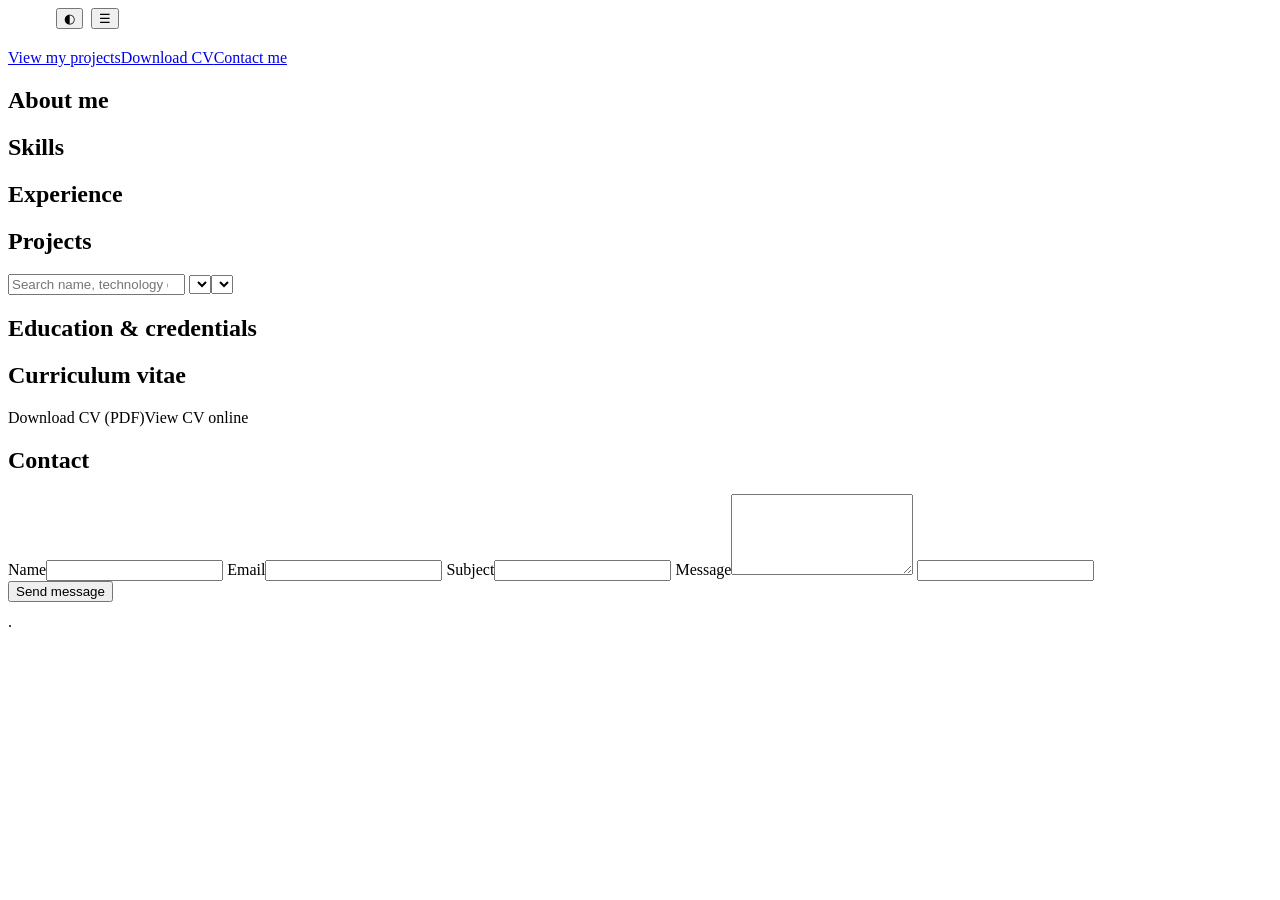
==== index.html @ 135a0561 "Add files via upload" ====
<!DOCTYPE html>
<html lang="en">
<head>
<meta charset="utf-8">
<meta name="viewport" content="width=device-width, initial-scale=1, viewport-fit=cover">
<title>John Henric Mendoza | BSIT Student &amp; Web Developer | Calamba, Laguna</title>
<meta name="keywords" content="John Henric Mendoza, John Henric M. Mendoza, Henric Mendoza, BSIT student, web developer, portfolio, Calamba City, Laguna, City College of Calamba, PHP, MySQL, JavaScript">
<meta name="description" content="John Henric Mendoza (John Henric M. Mendoza) portfolio: BSIT student and web developer in Calamba City, Laguna. Projects, skills, education, credentials and CV.">
<meta name="robots" content="index, follow">
<meta name="author" content="John Henric M. Mendoza">
<link rel="canonical" href="https://hein1844967.github.io/">
<link rel="icon" href="data:image/svg+xml,%3Csvg xmlns='http://www.w3.org/2000/svg' viewBox='0 0 100 100'%3E%3Ctext y='.9em' font-size='90'%3E%F0%9F%92%BB%3C/text%3E%3C/svg%3E">
<meta property="og:type" content="website">
<meta property="og:site_name" content="John Henric M. Mendoza">
<meta property="og:title" content="John Henric Mendoza | BSIT Student &amp; Web Developer | Calamba, Laguna">
<meta property="og:description" content="BSIT student and web developer. Projects, skills, credentials and CV.">
<meta property="og:url" content="https://hein1844967.github.io/">
<meta property="og:image" content="https://hein1844967.github.io/assets/images/og-image.jpg">
<meta name="twitter:card" content="summary_large_image">
<meta name="twitter:title" content="John Henric Mendoza | BSIT Student &amp; Web Developer | Calamba, Laguna">
<meta name="twitter:description" content="BSIT student and web developer. Projects, skills, credentials and CV.">
<meta name="twitter:image" content="https://hein1844967.github.io/assets/images/og-image.jpg">
<script type="application/ld+json">{"@context":"https://schema.org","@type":"Person","name":"John Henric M. Mendoza","jobTitle":"BSIT Student and Web Developer","url":"https://hein1844967.github.io/","email":"mailto:jhenricm17@gmail.com","address":{"@type":"PostalAddress","addressLocality":"Calamba City","addressRegion":"Laguna","addressCountry":"PH"},"alumniOf":"City College of Calamba","sameAs":["https://github.com/Hein1844967","https://www.linkedin.com/in/john-henric-mendoza-133531448/"]}</script>
<link rel="preconnect" href="https://fonts.googleapis.com">
<link href="https://fonts.googleapis.com/css2?family=DM+Sans:wght@400;500;600&family=Outfit:wght@600;700&display=swap" rel="stylesheet">
<link rel="stylesheet" href="css/style.css">
</head>
<body>
<header class="nav"><div class="wrap">
<a class="brand" href="#home" id="brandName"></a>
<div style="display:flex;gap:8px;align-items:center">
<nav id="nav" aria-label="Main"><ul id="navList"></ul></nav>
<button class="icon-btn" id="themeBtn" aria-label="Toggle dark mode">◐</button>
<button class="icon-btn" id="menuBtn" aria-label="Open menu" aria-expanded="false">☰</button>
</div></div></header>
<main id="main">
<noscript><div class="wrap"><h1>John Henric M. Mendoza</h1><p>BSIT Student | Web Developer | Future IT Professional, Calamba City, Laguna, Philippines.</p><p>Third-year Bachelor of Science in Information Technology student at City College of Calamba, passionate about web development and technology.</p><h2>Skills</h2><p>HTML, CSS, JavaScript, PHP, MySQL, Git and GitHub, Windows Server basics, computer networking, problem solving, technical documentation, project management, communication and teamwork.</p><h2>Project</h2><p>Revilloza Apartment Management System (2026): a web-based apartment management system with billing monitoring and tenant notifications, built with PHP, MySQL and JavaScript. Role: System Analyst.</p><h2>Credentials</h2><p>Digital Safety and Security Awareness, Cisco Networking Academy, 2026.</p><p>Contact: jhenricm17@gmail.com. <a href="https://github.com/Hein1844967">GitHub</a> · <a href="https://www.linkedin.com/in/john-henric-mendoza-133531448/">LinkedIn</a> · <a href="assets/cv/John_Henric_M_Mendoza_CV.pdf">CV (PDF)</a></p></div></noscript>
<div id="listView">
<section id="home"><div class="wrap hero">
<div><p class="title" id="hTitle"></p><h1 id="hName"></h1><p id="hTag"></p><p id="hIntro"></p>
<div class="row"><a class="btn" href="#projects">View my projects</a><a class="btn alt cvLink" href="#cv">Download CV</a><a class="btn alt" href="#contact">Contact me</a></div></div>
<div class="photo" id="photo" role="img" aria-label="Profile photo placeholder"></div></div></section>
<section id="about"><div class="wrap"><h2>About me</h2><div class="grid" style="grid-template-columns:repeat(auto-fit,minmax(min(300px,100%),1fr))"><div><p id="bio"></p></div><div class="card"><dl id="facts"></dl></div></div></div></section>
<section id="skills"><div class="wrap"><h2>Skills</h2><div class="grid" id="skillGrid"></div></div></section>
<section id="experience"><div class="wrap"><h2>Experience</h2><ol class="timeline" id="expList"></ol></div></section>
<section id="projects"><div class="wrap"><h2>Projects</h2>
<div class="filters" role="search">
<input type="search" id="q" aria-label="Search projects by name, technology or year" placeholder="Search name, technology or year">
<select id="cat" aria-label="Category"></select><select id="yr" aria-label="Year"></select></div>
<p class="meta" id="count" aria-live="polite"></p><div class="grid" id="projGrid"></div></div></section>
<section id="education"><div class="wrap"><h2>Education &amp; credentials</h2><div class="grid" id="eduGrid"></div></div></section>
<section id="cv"><div class="wrap"><h2>Curriculum vitae</h2><p id="cvNote"></p><div class="row"><a class="btn cvLink" id="cvDl" download>Download CV (PDF)</a><a class="btn alt cvLink" id="cvView" target="_blank" rel="noopener">View CV online</a></div></div></section>
<section id="contact"><div class="wrap"><h2>Contact</h2><div class="grid" style="grid-template-columns:repeat(auto-fit,minmax(min(300px,100%),1fr))">
<div><dl id="contactList"></dl></div>
<form id="form" novalidate class="card">
<label for="fn">Name</label><input id="fn" required maxlength="80" autocomplete="name">
<label for="fe">Email</label><input id="fe" type="email" required maxlength="120" autocomplete="email">
<label for="fs">Subject</label><input id="fs" required maxlength="120">
<label for="fm">Message</label><textarea id="fm" rows="5" required maxlength="2000"></textarea>
<input class="hp" id="fh" tabindex="-1" autocomplete="off" aria-hidden="true">
<div class="row"><button class="btn" type="submit">Send message</button></div><p id="status" role="status"></p></form></div></div></section>
</div>
<div id="detailView" class="hidden"><section style="border-top:0"><div class="wrap" id="detail"></div></section></div>
</main>
<footer><div class="wrap"><strong id="fName"></strong> · <span id="fTitle"></span><ul id="fLinks"></ul><div id="fCopy"></div></div></footer>
<script src="js/data.js"></script>
<script src="js/main.js"></script>
</body>
</html>
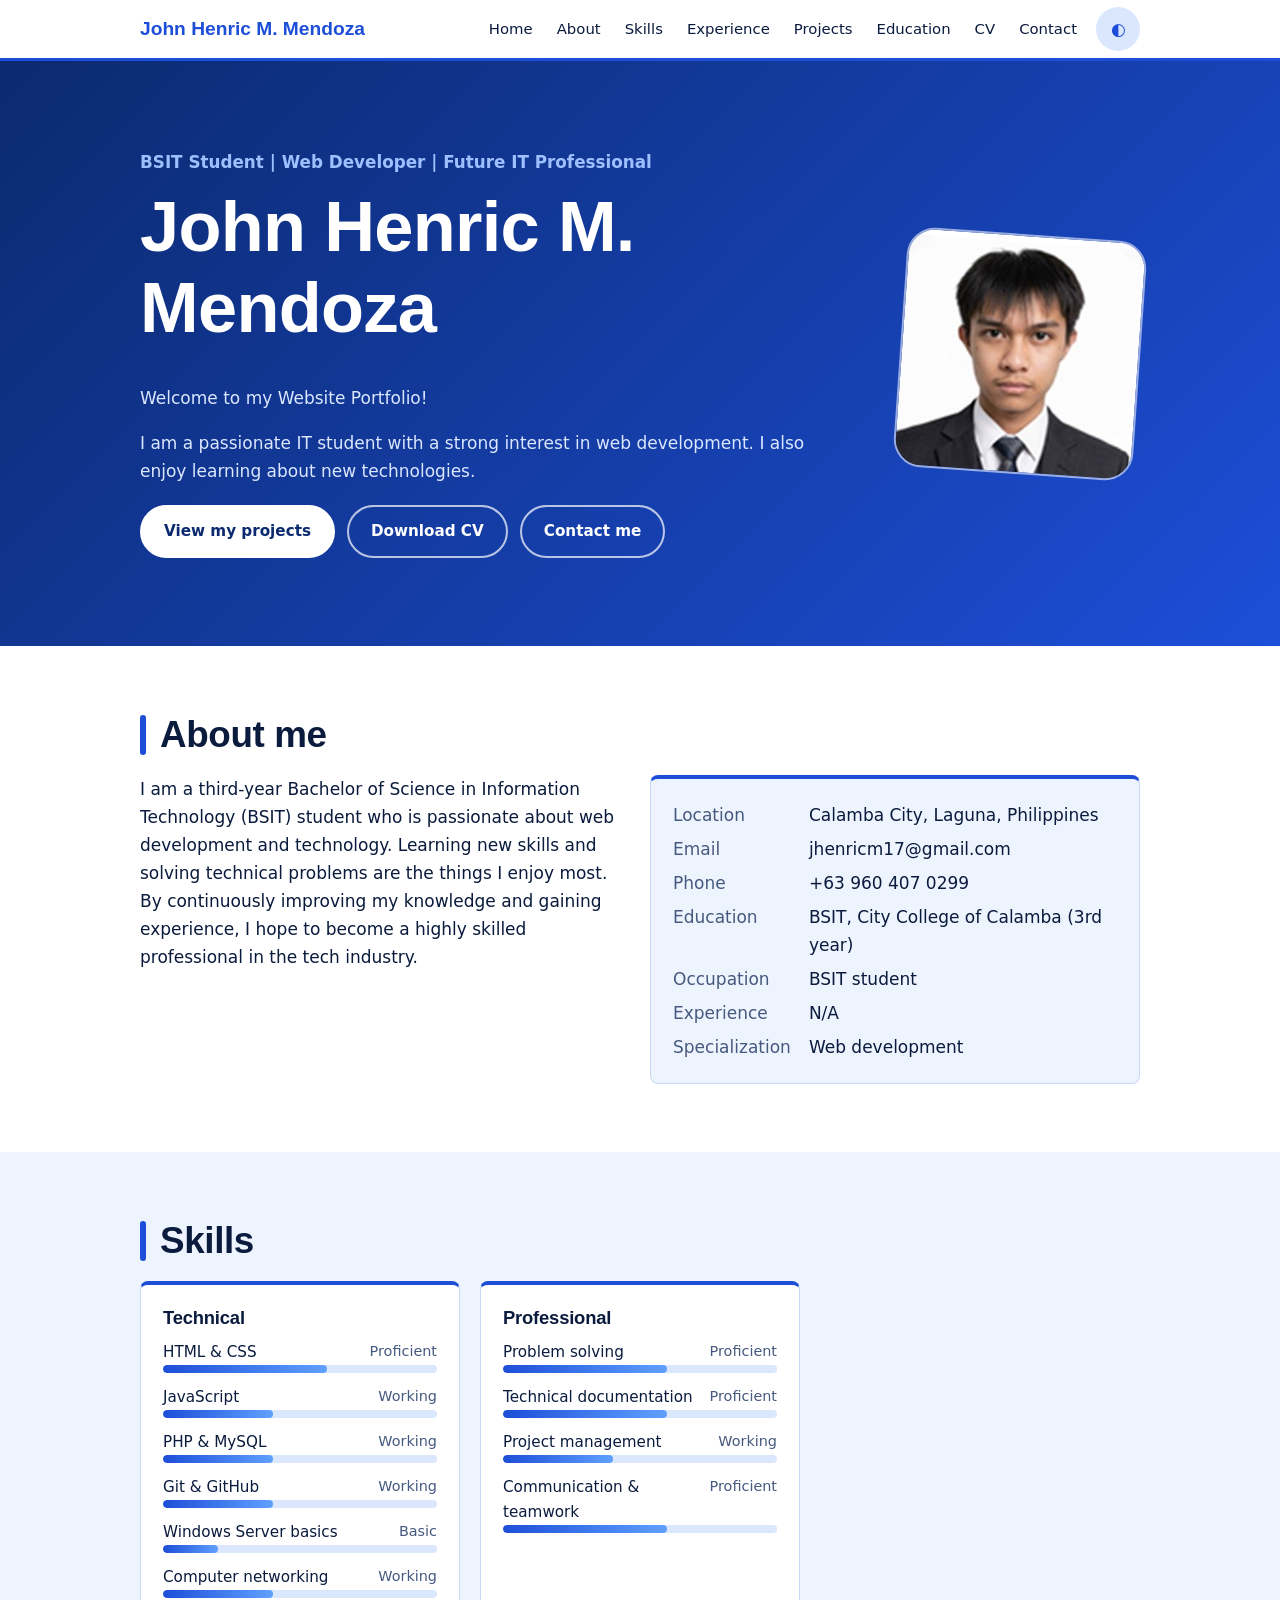
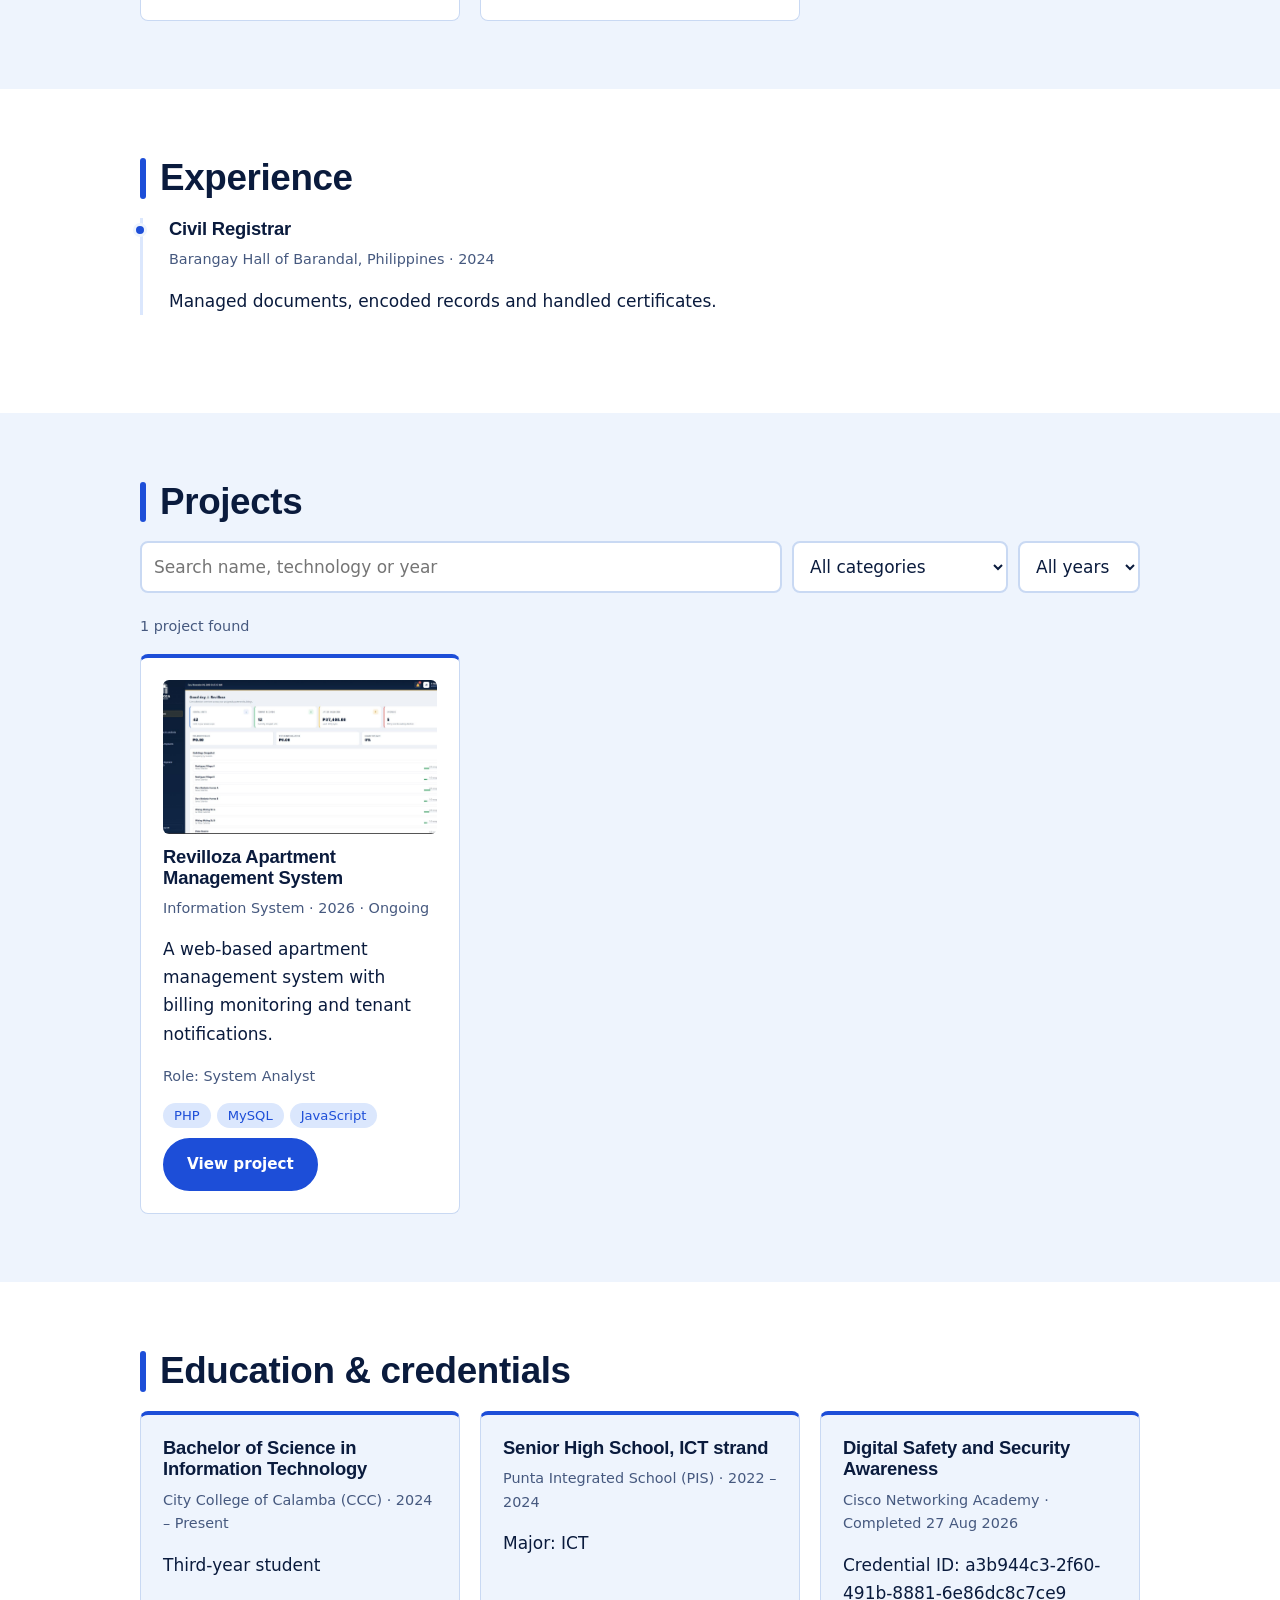
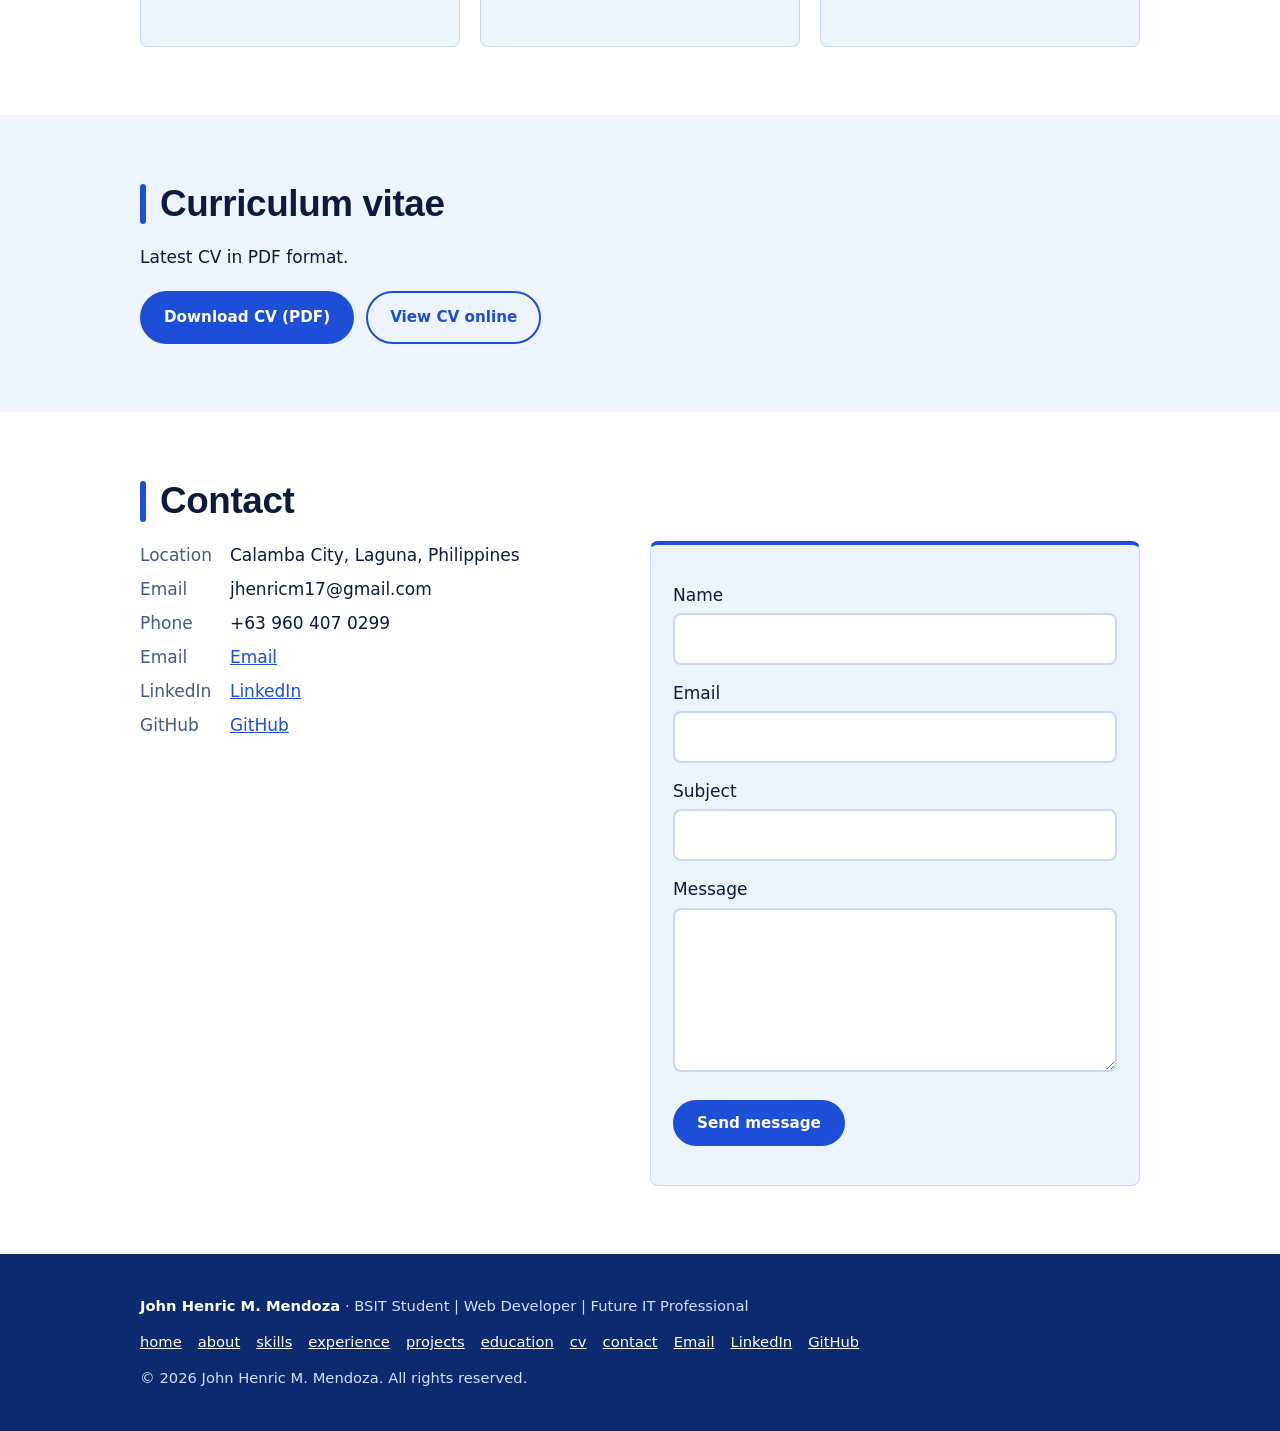
==== commit 3cfe434d: "Update index.html" ====
--- a/index.html
+++ b/index.html
@@ -1,6 +1,7 @@
 <!DOCTYPE html>
 <html lang="en">
 <head>
+<meta name="google-site-verification" content="zsLjpEGFFC91d39MGpJ1MqDCGbE0eFsap5As3b0rF7c" />
 <meta charset="utf-8">
 <meta name="viewport" content="width=device-width, initial-scale=1, viewport-fit=cover">
 <title>John Henric Mendoza | BSIT Student &amp; Web Developer | Calamba, Laguna</title>
--- a/css/style.css
+++ b/css/style.css
@@ -0,0 +1,75 @@
+/* Portfolio styles: colors are CSS variables at the top (light + dark mode) */
+:root{box-sizing:border-box;padding-top:env(safe-area-inset-top,0px);padding-bottom:env(safe-area-inset-bottom,0px);
+--bg:#eef4fd;--surface:#fff;--ink:#0a1b3d;--muted:#46597f;--line:#c9d9f3;--accent:#1d4ed8;--accent-ink:#fff;--tag:#dbe7fd;--hero:#0b2a6f;--hero2:#1d4ed8;color-scheme:light}
+@media (prefers-color-scheme:dark){:root:not([data-theme="light"]){--bg:#07102a;--surface:#0e1c40;--ink:#e6eeff;--muted:#9db3de;--line:#1f3366;--accent:#6ea0ff;--accent-ink:#04122e;--tag:#16295a;--hero:#050d24;--hero2:#123a9c;color-scheme:dark}}
+:root[data-theme="dark"]{--bg:#07102a;--surface:#0e1c40;--ink:#e6eeff;--muted:#9db3de;--line:#1f3366;--accent:#6ea0ff;--accent-ink:#04122e;--tag:#16295a;--hero:#050d24;--hero2:#123a9c;color-scheme:dark}
+html{height:auto;scroll-padding-top:calc(env(safe-area-inset-top,0px) + 64px);scroll-behavior:smooth}
+*,*::before,*::after{box-sizing:inherit}
+body{margin:0;background:var(--bg);color:var(--ink);font:400 17px/1.65 "DM Sans",system-ui,sans-serif}
+h1,h2,h3{font-family:"Outfit","DM Sans",sans-serif;line-height:1.15;margin:0 0 .5em;letter-spacing:-.01em}
+h1{font-size:clamp(2.4rem,7vw,4.4rem);font-weight:700}h2{font-size:clamp(1.7rem,3.5vw,2.3rem);font-weight:600;display:flex;align-items:center;gap:14px}
+h2::before{content:"";width:6px;height:1.1em;background:var(--accent);border-radius:3px}
+h3{font-size:1.15rem;font-weight:600}
+p{margin:0 0 1em;max-width:66ch}a{color:var(--accent)}
+:focus-visible{outline:3px solid var(--accent);outline-offset:2px}
+.wrap{max-width:1040px;margin:0 auto;padding:0 20px}
+section{padding:68px 0}
+section:nth-of-type(even){background:var(--surface)}
+header.nav{position:sticky;top:env(safe-area-inset-top,0px);z-index:20;background:var(--surface);border-bottom:3px solid var(--accent)}
+body::before{content:"";position:fixed;inset:0 0 auto;height:env(safe-area-inset-top,0px);background:var(--surface);z-index:21}
+.nav .wrap{display:flex;align-items:center;justify-content:space-between;min-height:58px}
+.brand{font-family:"Outfit",sans-serif;font-weight:700;font-size:1.2rem;color:var(--accent);text-decoration:none}
+nav ul{display:flex;gap:2px;list-style:none;margin:0;padding:0}
+nav a{display:block;padding:8px 11px;color:var(--ink);text-decoration:none;border-radius:999px;font-size:.93rem;font-weight:500}
+nav a:hover{background:var(--tag);color:var(--accent)}
+.icon-btn{background:var(--tag);border:0;color:var(--accent);border-radius:999px;min-width:44px;min-height:44px;cursor:pointer;font-size:1.05rem}
+#menuBtn{display:none}
+@media (max-width:820px){#menuBtn{display:inline-block}nav{position:absolute;left:0;right:0;top:100%;background:var(--surface);border-bottom:3px solid var(--accent);display:none}nav.open{display:block}nav ul{flex-direction:column;padding:8px 20px}nav a{padding:12px 8px;border-radius:8px}}
+.btn{display:inline-block;padding:12px 22px;border-radius:999px;border:2px solid var(--accent);background:var(--accent);color:var(--accent-ink);text-decoration:none;font-weight:600;font-size:.95rem;cursor:pointer;font-family:inherit}
+.btn.alt{background:transparent;color:var(--accent)}
+.btn[aria-disabled="true"]{opacity:.55;pointer-events:none}
+.row{display:flex;flex-wrap:wrap;gap:12px;margin-top:20px}
+#home{background:linear-gradient(135deg,var(--hero) 0%,var(--hero2) 100%);color:#fff;padding:0}
+#home .hero{display:grid;grid-template-columns:1fr 240px;gap:48px;align-items:center;padding:88px 20px}
+#home p{color:#dbe7ff}#home .title{color:#9fc0ff;font-weight:600;font-size:1.05rem;margin-bottom:10px}
+#home .btn{background:#fff;color:#0b2a6f;border-color:#fff}
+#home .btn.alt{background:transparent;color:#fff;border-color:rgba(255,255,255,.7)}
+.photo img{width:100%;height:100%;object-fit:cover}.photo{overflow:hidden;width:240px;height:240px;border-radius:28px;background:rgba(255,255,255,.12);border:2px solid rgba(255,255,255,.5);display:grid;place-items:center;font:700 4.4rem "Outfit",sans-serif;color:#fff;transform:rotate(4deg)}
+@media (max-width:700px){#home .hero{grid-template-columns:1fr;padding:56px 20px}.photo{order:-1;width:130px;height:130px;font-size:2.6rem}}
+.grid{display:grid;grid-template-columns:repeat(auto-fill,minmax(250px,1fr));gap:20px}
+.card{background:var(--surface);border:1px solid var(--line);border-top:4px solid var(--accent);border-radius:8px;padding:22px;min-width:0}
+section:nth-of-type(even) .card{background:var(--bg)}
+.tags{display:flex;flex-wrap:wrap;gap:6px;margin:10px 0;padding:0;list-style:none}
+.tags li{background:var(--tag);color:var(--accent);border-radius:999px;padding:2px 11px;font-size:.82rem;font-weight:500}
+.meta{color:var(--muted);font-size:.9rem}
+dl{display:grid;grid-template-columns:max-content 1fr;gap:6px 18px;margin:0}dt{color:var(--muted)}dd{margin:0;font-weight:500}
+.skill{display:flex;justify-content:space-between;font-size:.95rem;margin-top:12px}
+.bar{height:8px;background:var(--tag);border-radius:4px;overflow:hidden}.bar i{display:block;height:100%;background:linear-gradient(90deg,var(--accent),#5fa0ff);border-radius:4px}
+.timeline{list-style:none;margin:0;padding:0 0 0 26px;border-left:3px solid var(--tag)}
+.timeline li{position:relative;margin-bottom:30px}
+.timeline li::before{content:"";position:absolute;left:-36px;top:5px;width:14px;height:14px;border-radius:50%;background:var(--accent);border:3px solid var(--bg)}
+.filters{display:flex;flex-wrap:wrap;gap:10px;margin-bottom:22px}
+input,select,textarea{font:inherit;color:var(--ink);background:var(--surface);border:2px solid var(--line);border-radius:8px;padding:10px 12px;min-height:44px;max-width:100%}
+input:focus,select:focus,textarea:focus{border-color:var(--accent)}
+.filters input{flex:1 1 220px}
+label{display:block;font-weight:500;margin:14px 0 4px}
+form input,form textarea{width:100%}
+.thumb{aspect-ratio:16/9;background:linear-gradient(135deg,var(--tag),var(--line));border-radius:6px;display:grid;place-items:center;color:var(--muted);font-size:.85rem;margin-bottom:12px;overflow:hidden}
+.thumb img{width:100%;height:100%;object-fit:cover}
+.hp{position:absolute;left:-9999px}
+footer{background:var(--hero);color:#cfe0ff;padding:40px 0;font-size:.92rem}
+footer a{color:#fff}footer strong{color:#fff}
+footer ul{display:flex;flex-wrap:wrap;gap:6px 16px;list-style:none;padding:0;margin:12px 0}
+#status{margin-top:12px}
+.hidden{display:none}
+@media (prefers-reduced-motion:reduce){html{scroll-behavior:auto}}
+
+img{max-width:100%;height:auto}html{-webkit-text-size-adjust:100%}
+dd,h1,h2,h3,p,li{overflow-wrap:anywhere}
+.wrap{padding-left:max(20px,env(safe-area-inset-left));padding-right:max(20px,env(safe-area-inset-right))}
+@media (min-width:1400px){.wrap{max-width:1180px}body{font-size:18px}}
+@media (max-width:960px){#menuBtn{display:inline-block}nav{position:absolute;left:0;right:0;top:100%;background:var(--surface);border-bottom:3px solid var(--accent);display:none;max-height:75vh;overflow:auto}nav.open{display:block}nav ul{flex-direction:column;padding:8px 20px}nav a{padding:12px 8px;border-radius:8px}#home .hero{grid-template-columns:1fr 200px;gap:28px}.photo{width:200px;height:200px}}
+@media (max-width:700px){#home .hero{grid-template-columns:1fr}}
+@media (max-width:600px){body{font-size:16px}section{padding:44px 0}.wrap{padding-left:max(16px,env(safe-area-inset-left));padding-right:max(16px,env(safe-area-inset-right))}#home .hero{padding:36px 16px}.grid{grid-template-columns:1fr}dl{grid-template-columns:1fr;gap:0}dt{margin-top:10px;font-size:.85rem}.row .btn{flex:1 1 100%;text-align:center}.filters select,.filters input{flex:1 1 100%}input,select,textarea{font-size:16px}.card{padding:18px}h2{gap:10px}.brand{font-size:1.05rem}}
+@media (max-width:360px){h1{font-size:2rem}.photo{width:110px;height:110px}}
+@media (hover:none){nav a:hover{background:none}}
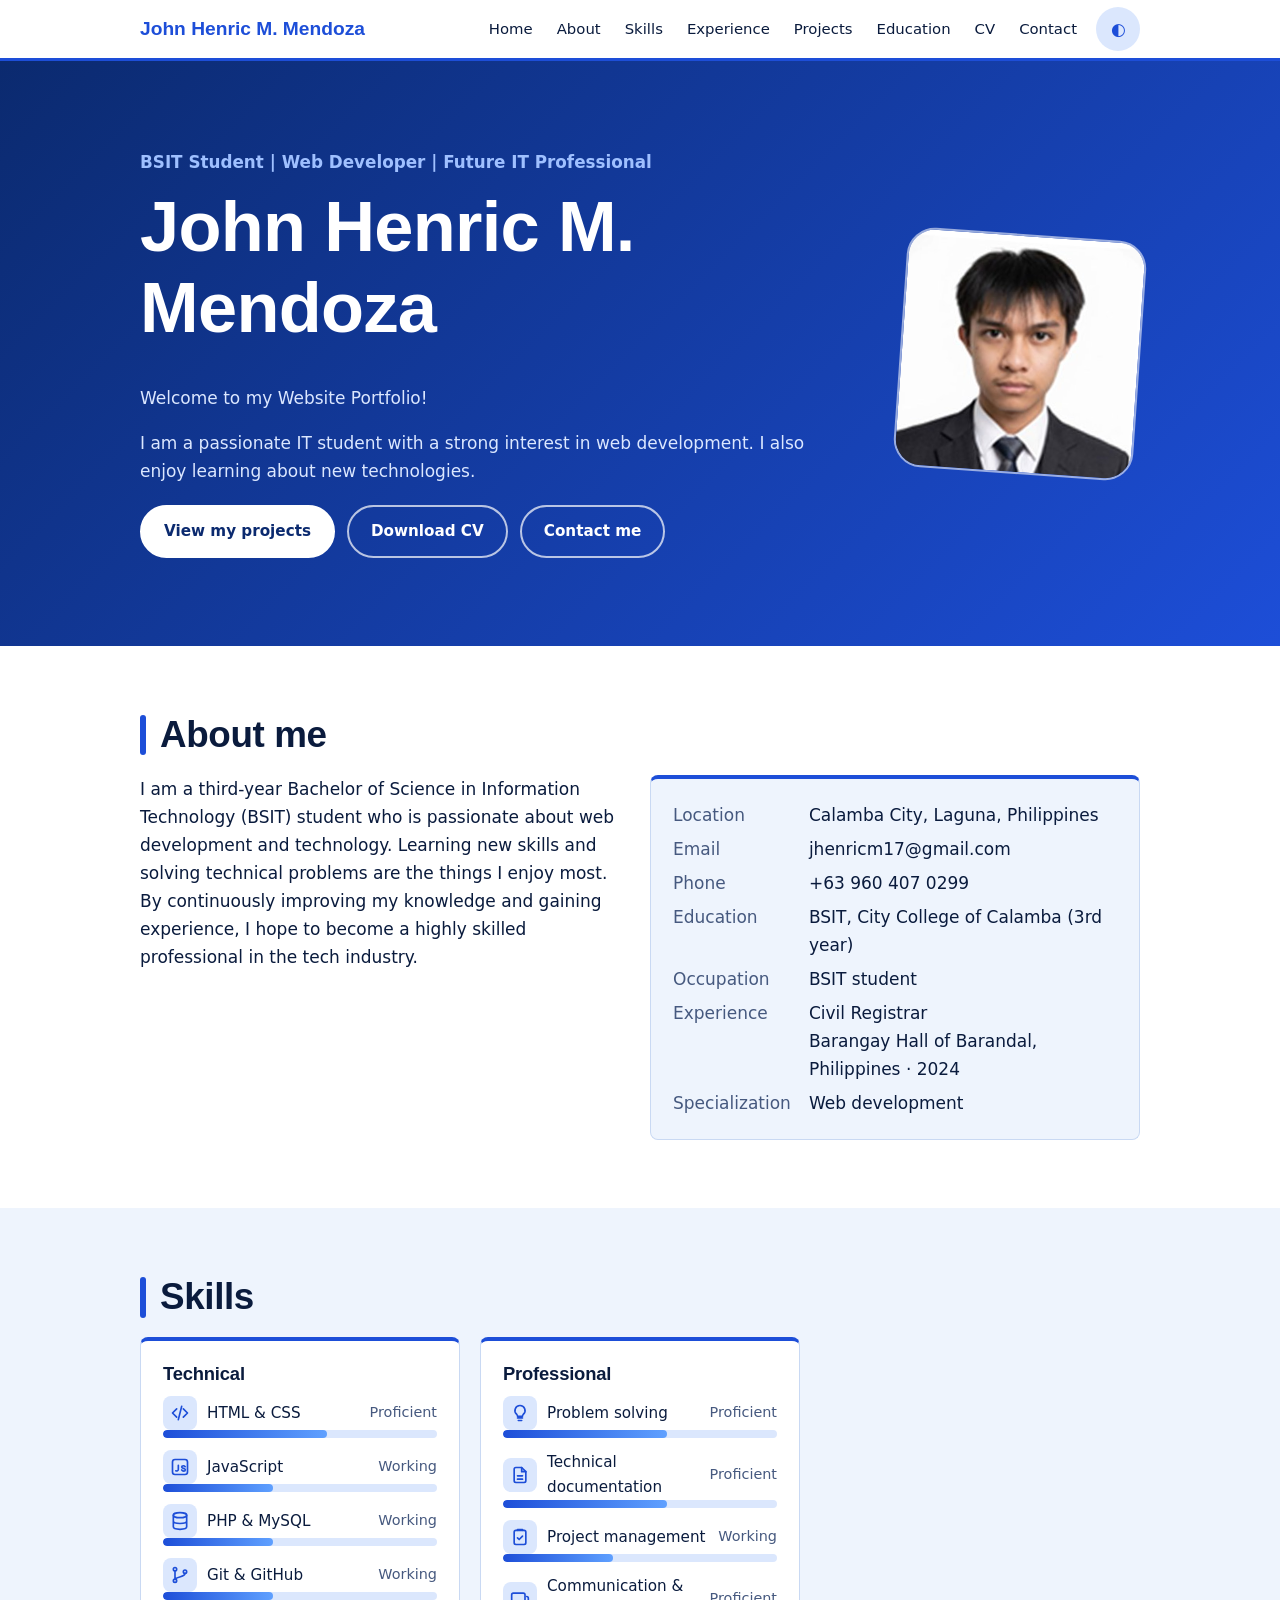
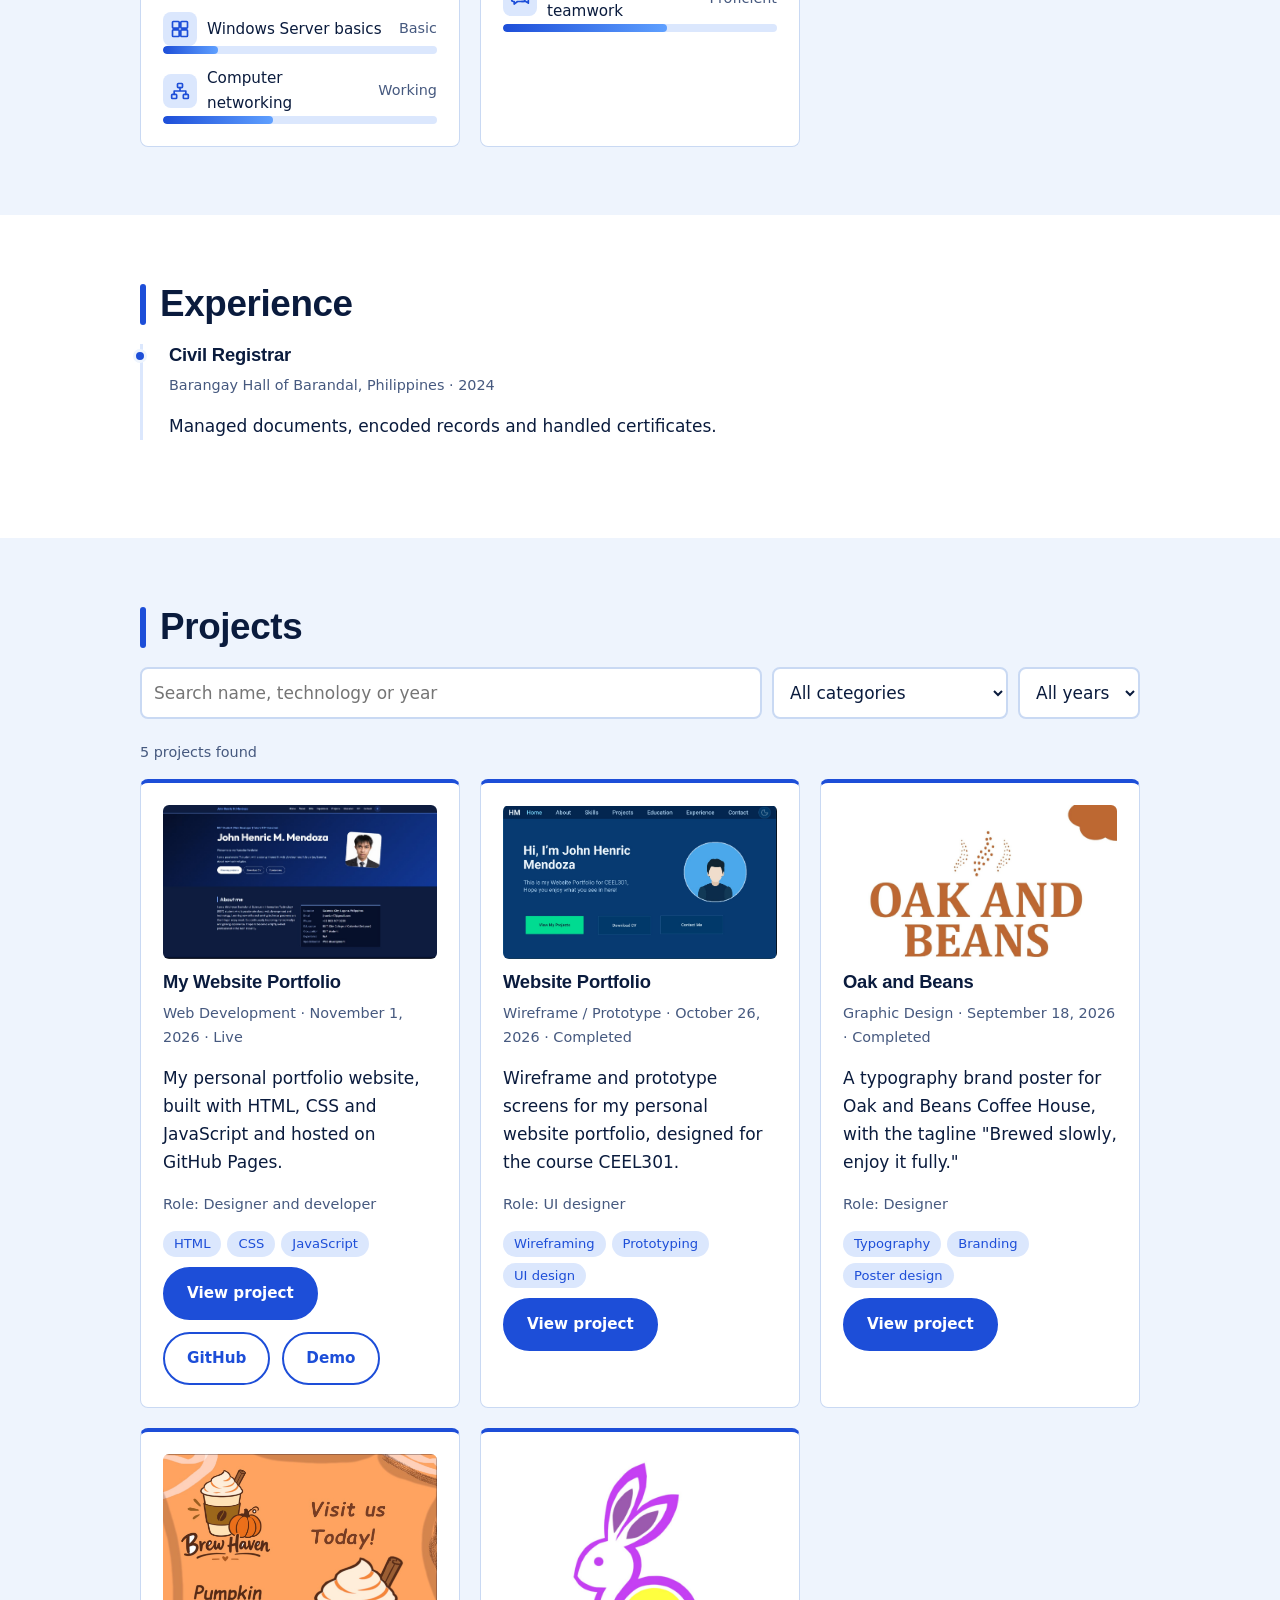
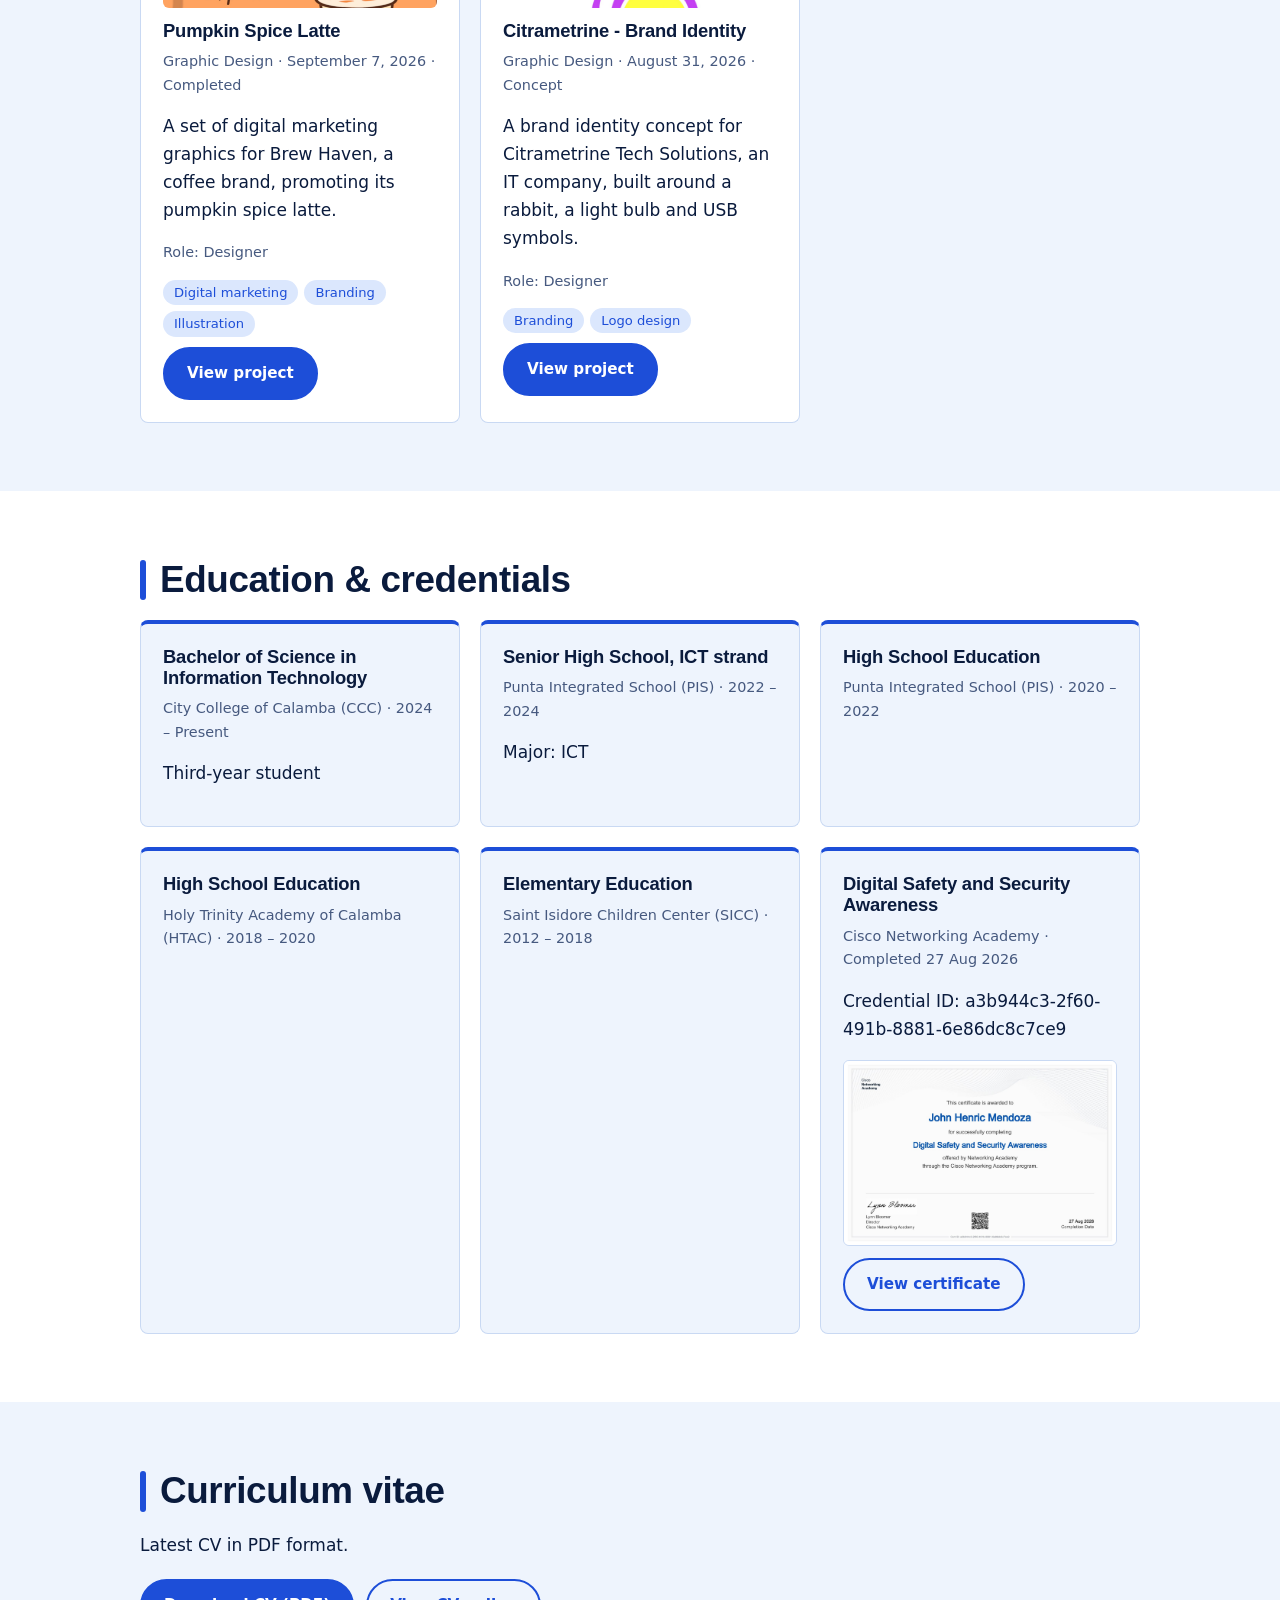
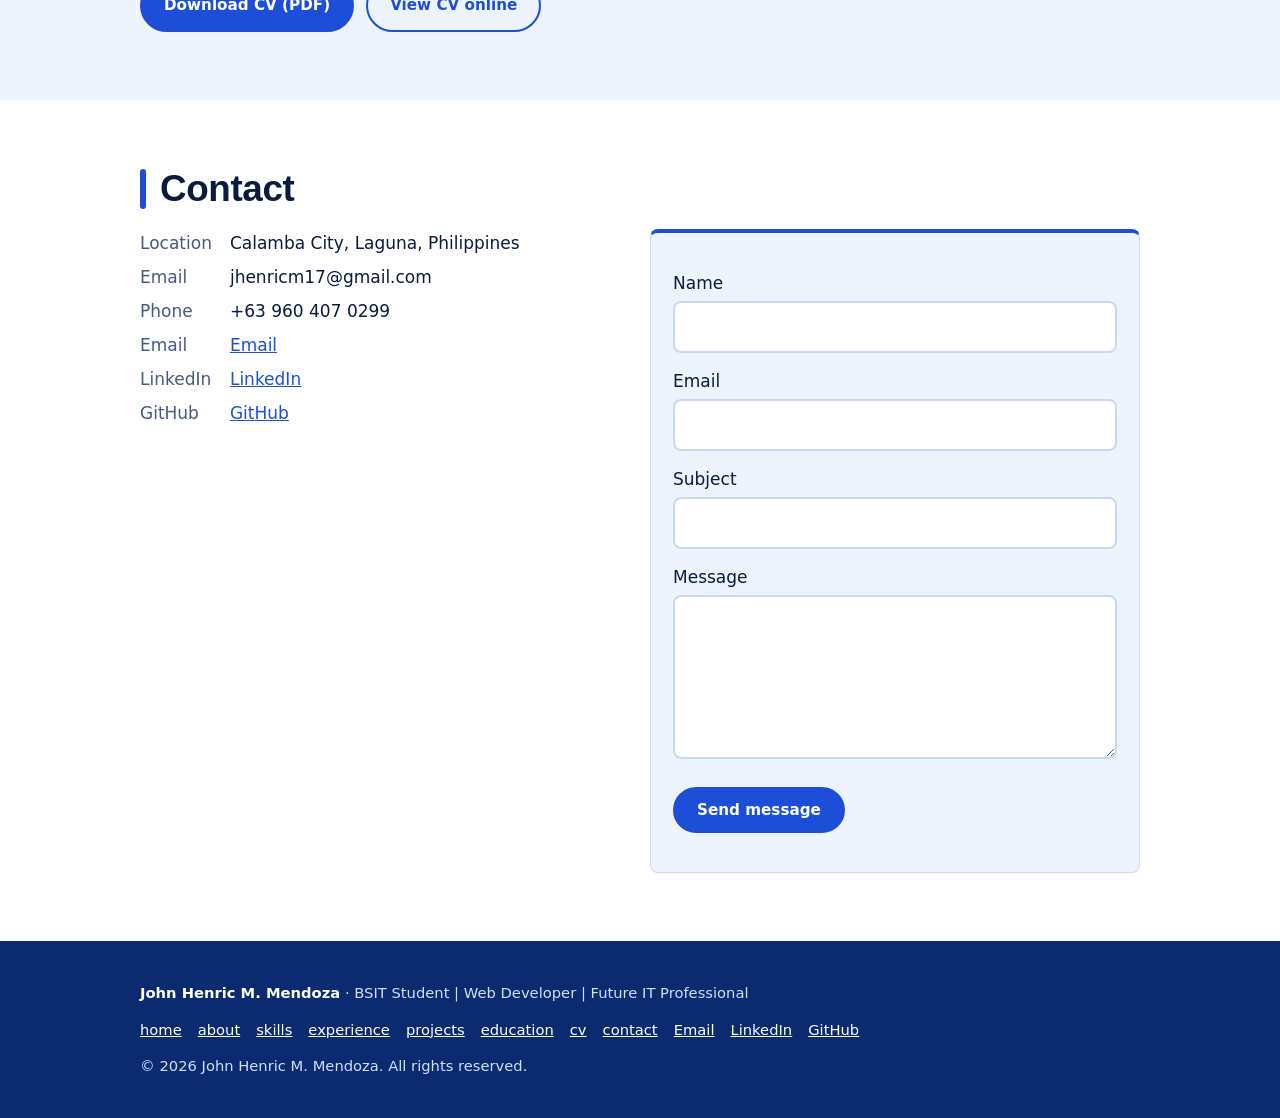
==== commit e6482900: "Add files via upload" ====
--- a/index.html
+++ b/index.html
@@ -1,7 +1,6 @@
 <!DOCTYPE html>
 <html lang="en">
 <head>
-<meta name="google-site-verification" content="zsLjpEGFFC91d39MGpJ1MqDCGbE0eFsap5As3b0rF7c" />
 <meta charset="utf-8">
 <meta name="viewport" content="width=device-width, initial-scale=1, viewport-fit=cover">
 <title>John Henric Mendoza | BSIT Student &amp; Web Developer | Calamba, Laguna</title>
@@ -35,7 +34,7 @@
 <button class="icon-btn" id="menuBtn" aria-label="Open menu" aria-expanded="false">☰</button>
 </div></div></header>
 <main id="main">
-<noscript><div class="wrap"><h1>John Henric M. Mendoza</h1><p>BSIT Student | Web Developer | Future IT Professional, Calamba City, Laguna, Philippines.</p><p>Third-year Bachelor of Science in Information Technology student at City College of Calamba, passionate about web development and technology.</p><h2>Skills</h2><p>HTML, CSS, JavaScript, PHP, MySQL, Git and GitHub, Windows Server basics, computer networking, problem solving, technical documentation, project management, communication and teamwork.</p><h2>Project</h2><p>Revilloza Apartment Management System (2026): a web-based apartment management system with billing monitoring and tenant notifications, built with PHP, MySQL and JavaScript. Role: System Analyst.</p><h2>Credentials</h2><p>Digital Safety and Security Awareness, Cisco Networking Academy, 2026.</p><p>Contact: jhenricm17@gmail.com. <a href="https://github.com/Hein1844967">GitHub</a> · <a href="https://www.linkedin.com/in/john-henric-mendoza-133531448/">LinkedIn</a> · <a href="assets/cv/John_Henric_M_Mendoza_CV.pdf">CV (PDF)</a></p></div></noscript>
+<noscript><div class="wrap"><h1>John Henric M. Mendoza</h1><p>BSIT Student | Web Developer | Future IT Professional, Calamba City, Laguna, Philippines.</p><p>Third-year Bachelor of Science in Information Technology student at City College of Calamba, passionate about web development and technology.</p><h2>Skills</h2><p>HTML, CSS, JavaScript, PHP, MySQL, Git and GitHub, Windows Server basics, computer networking, problem solving, technical documentation, project management, communication and teamwork.</p><h2>Projects</h2><p>My Website Portfolio (web development), a Website Portfolio wireframe and prototype, Oak and Beans typography brand poster, Pumpkin Spice Latte digital marketing graphics, and Citrametrine brand identity.</p><h2>Credentials</h2><p>Digital Safety and Security Awareness, Cisco Networking Academy, 2026.</p><p>Contact: jhenricm17@gmail.com. <a href="https://github.com/Hein1844967">GitHub</a> · <a href="https://www.linkedin.com/in/john-henric-mendoza-133531448/">LinkedIn</a> · <a href="assets/cv/John_Henric_M_Mendoza_CV.pdf">CV (PDF)</a></p></div></noscript>
 <div id="listView">
 <section id="home"><div class="wrap hero">
 <div><p class="title" id="hTitle"></p><h1 id="hName"></h1><p id="hTag"></p><p id="hIntro"></p>
--- a/css/style.css
+++ b/css/style.css
@@ -73,3 +73,12 @@
 @media (max-width:600px){body{font-size:16px}section{padding:44px 0}.wrap{padding-left:max(16px,env(safe-area-inset-left));padding-right:max(16px,env(safe-area-inset-right))}#home .hero{padding:36px 16px}.grid{grid-template-columns:1fr}dl{grid-template-columns:1fr;gap:0}dt{margin-top:10px;font-size:.85rem}.row .btn{flex:1 1 100%;text-align:center}.filters select,.filters input{flex:1 1 100%}input,select,textarea{font-size:16px}.card{padding:18px}h2{gap:10px}.brand{font-size:1.05rem}}
 @media (max-width:360px){h1{font-size:2rem}.photo{width:110px;height:110px}}
 @media (hover:none){nav a:hover{background:none}}
+
+.thumb.fit{background:#fff}.thumb.fit img{object-fit:contain}.thumb.nat img{width:auto;max-width:100%;height:auto}
+.cert{display:block;width:100%;height:auto;margin-top:12px;border:1px solid var(--line);border-radius:6px}
+
+dd{white-space:pre-line}
+.sname{display:flex;align-items:center;gap:10px;min-width:0}
+.ico{width:34px;height:34px;border-radius:8px;background:var(--tag);color:var(--accent);display:grid;place-items:center;flex:none}
+.ico svg{width:20px;height:20px;fill:none;stroke:currentColor;stroke-width:2;stroke-linecap:round;stroke-linejoin:round}
+.skill{align-items:center;gap:10px}
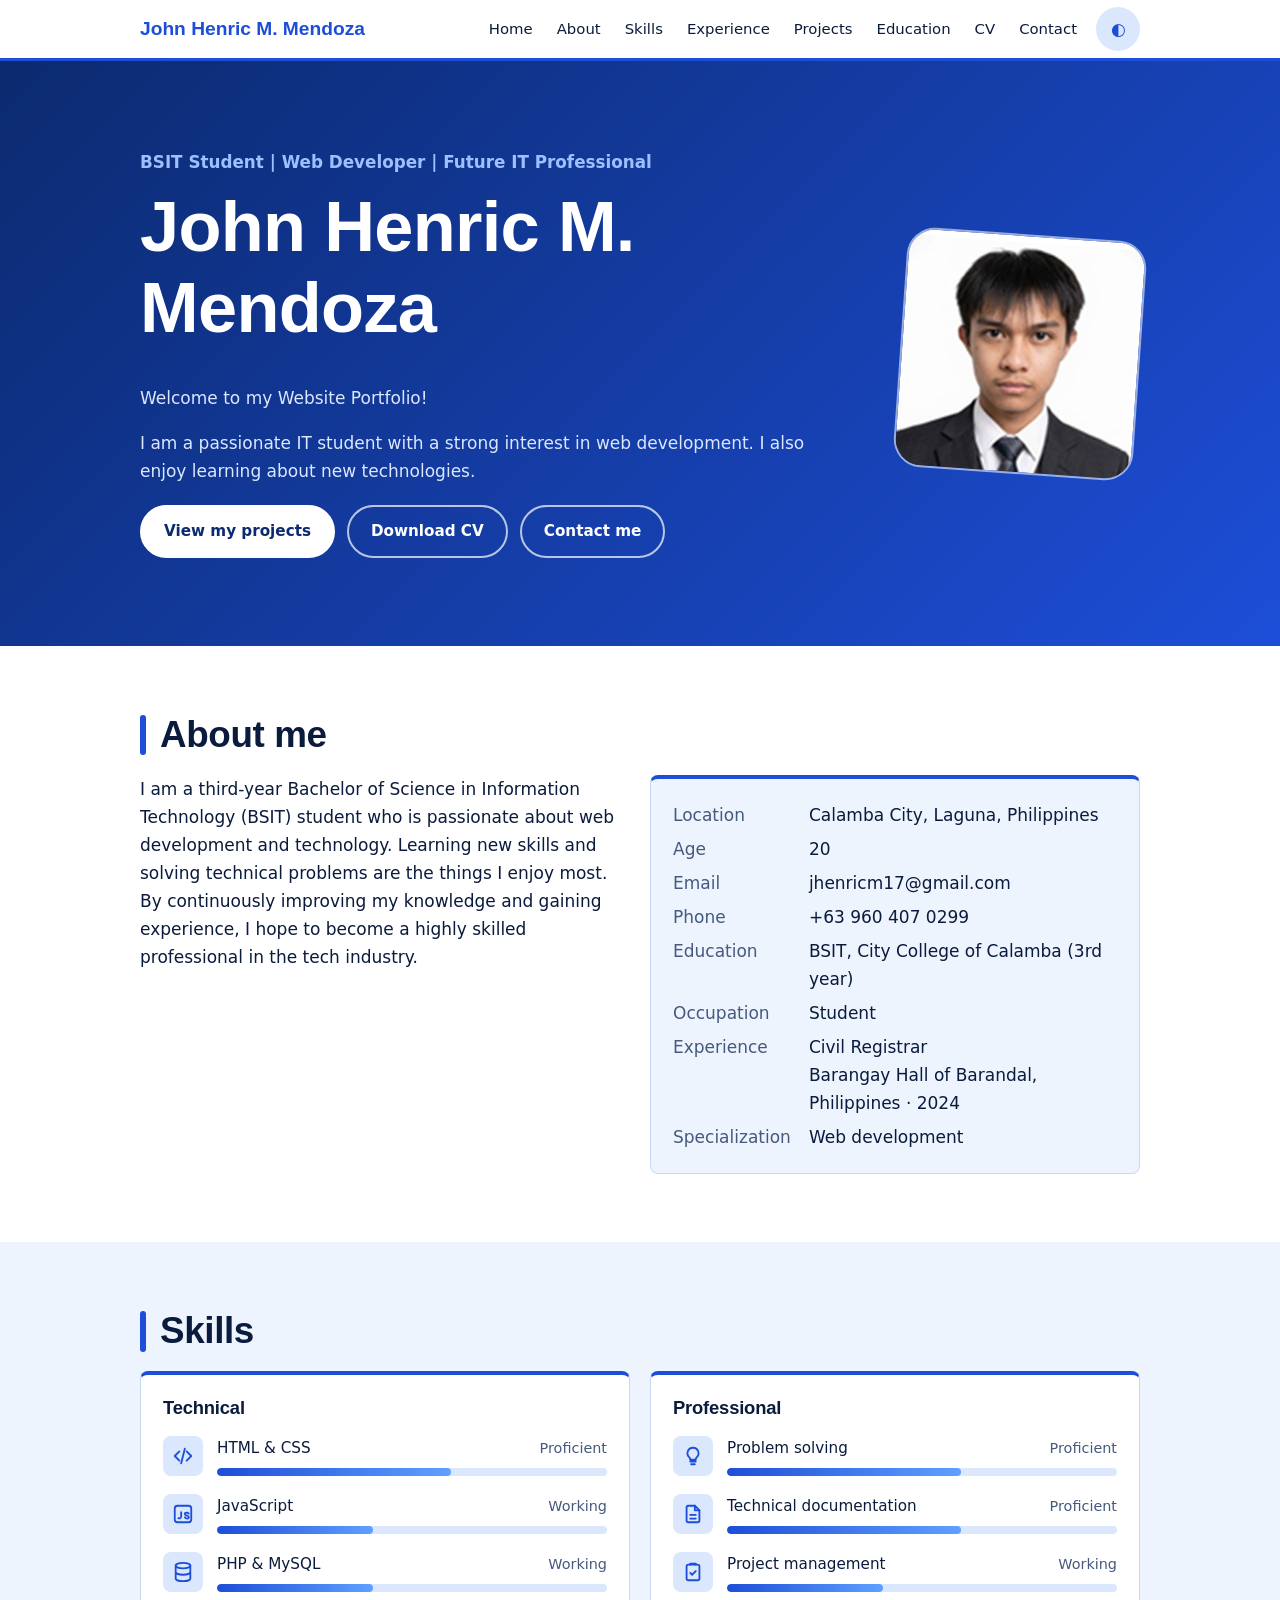
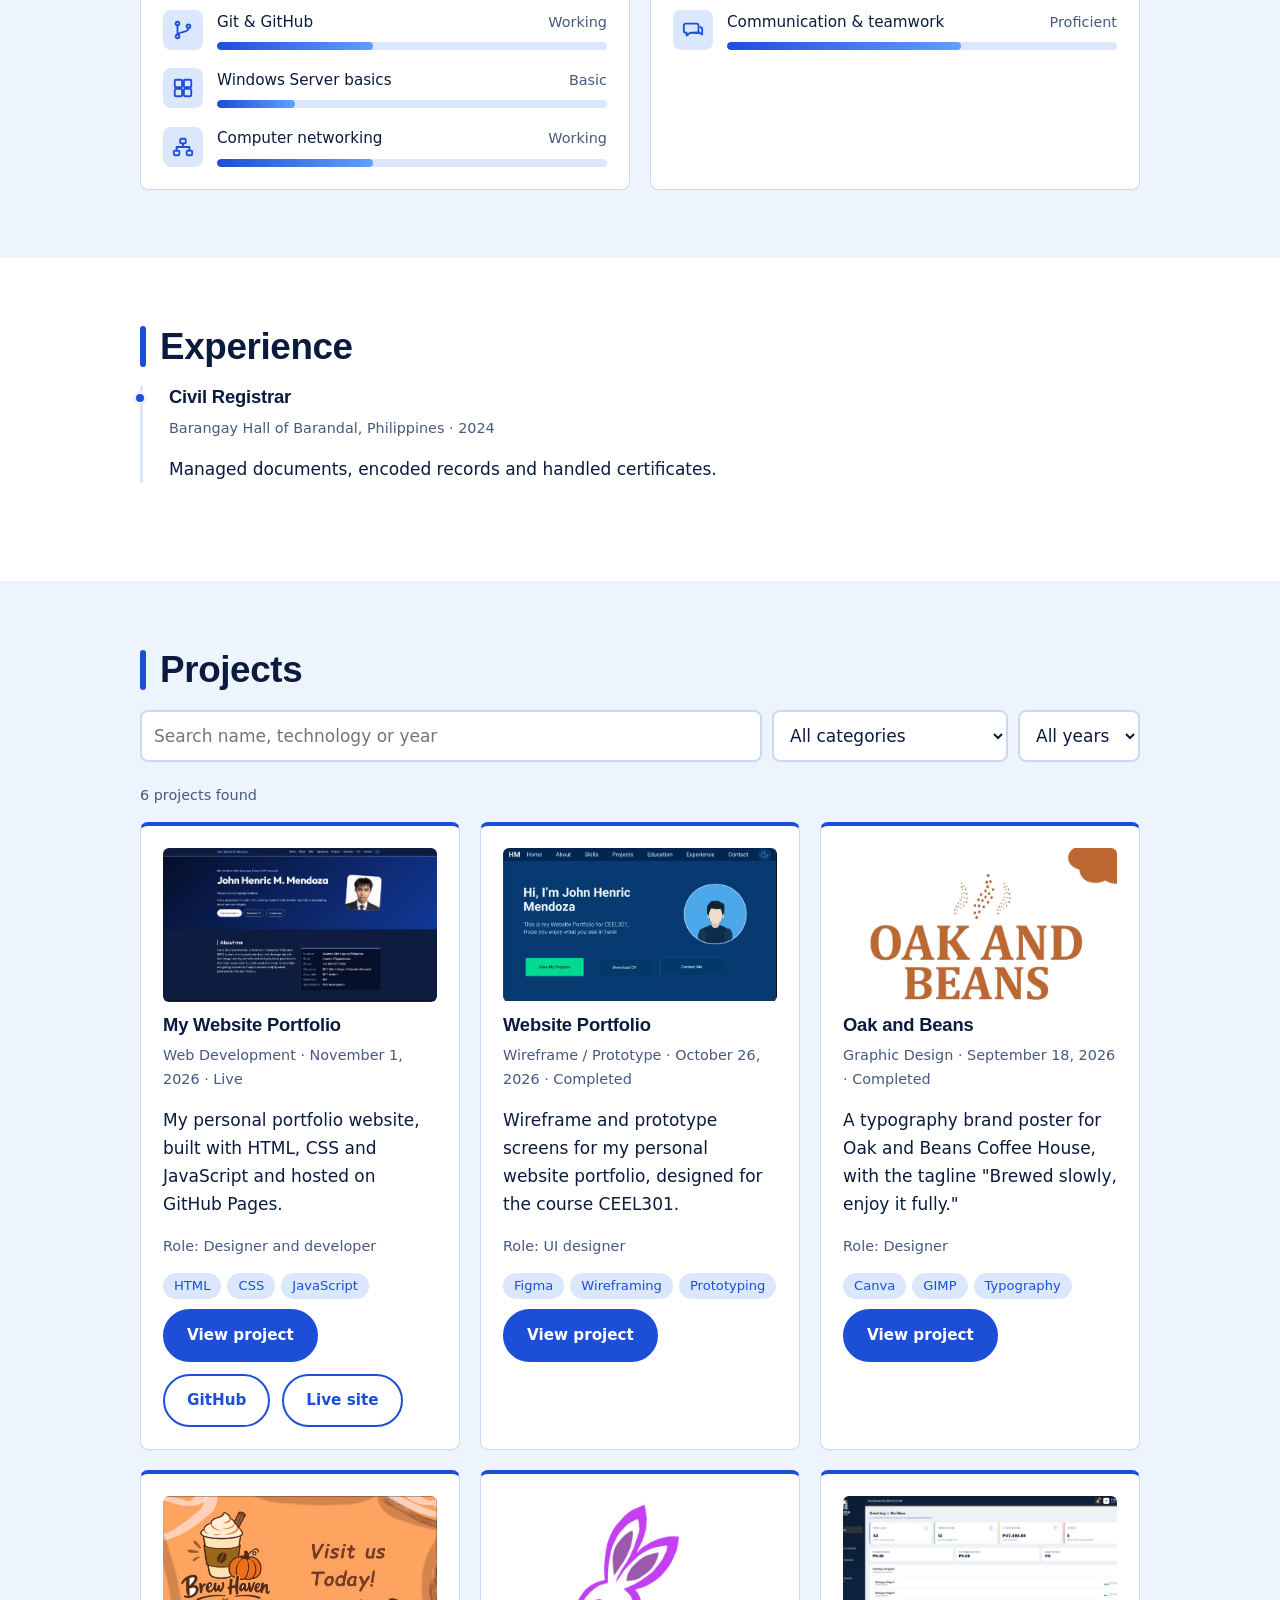
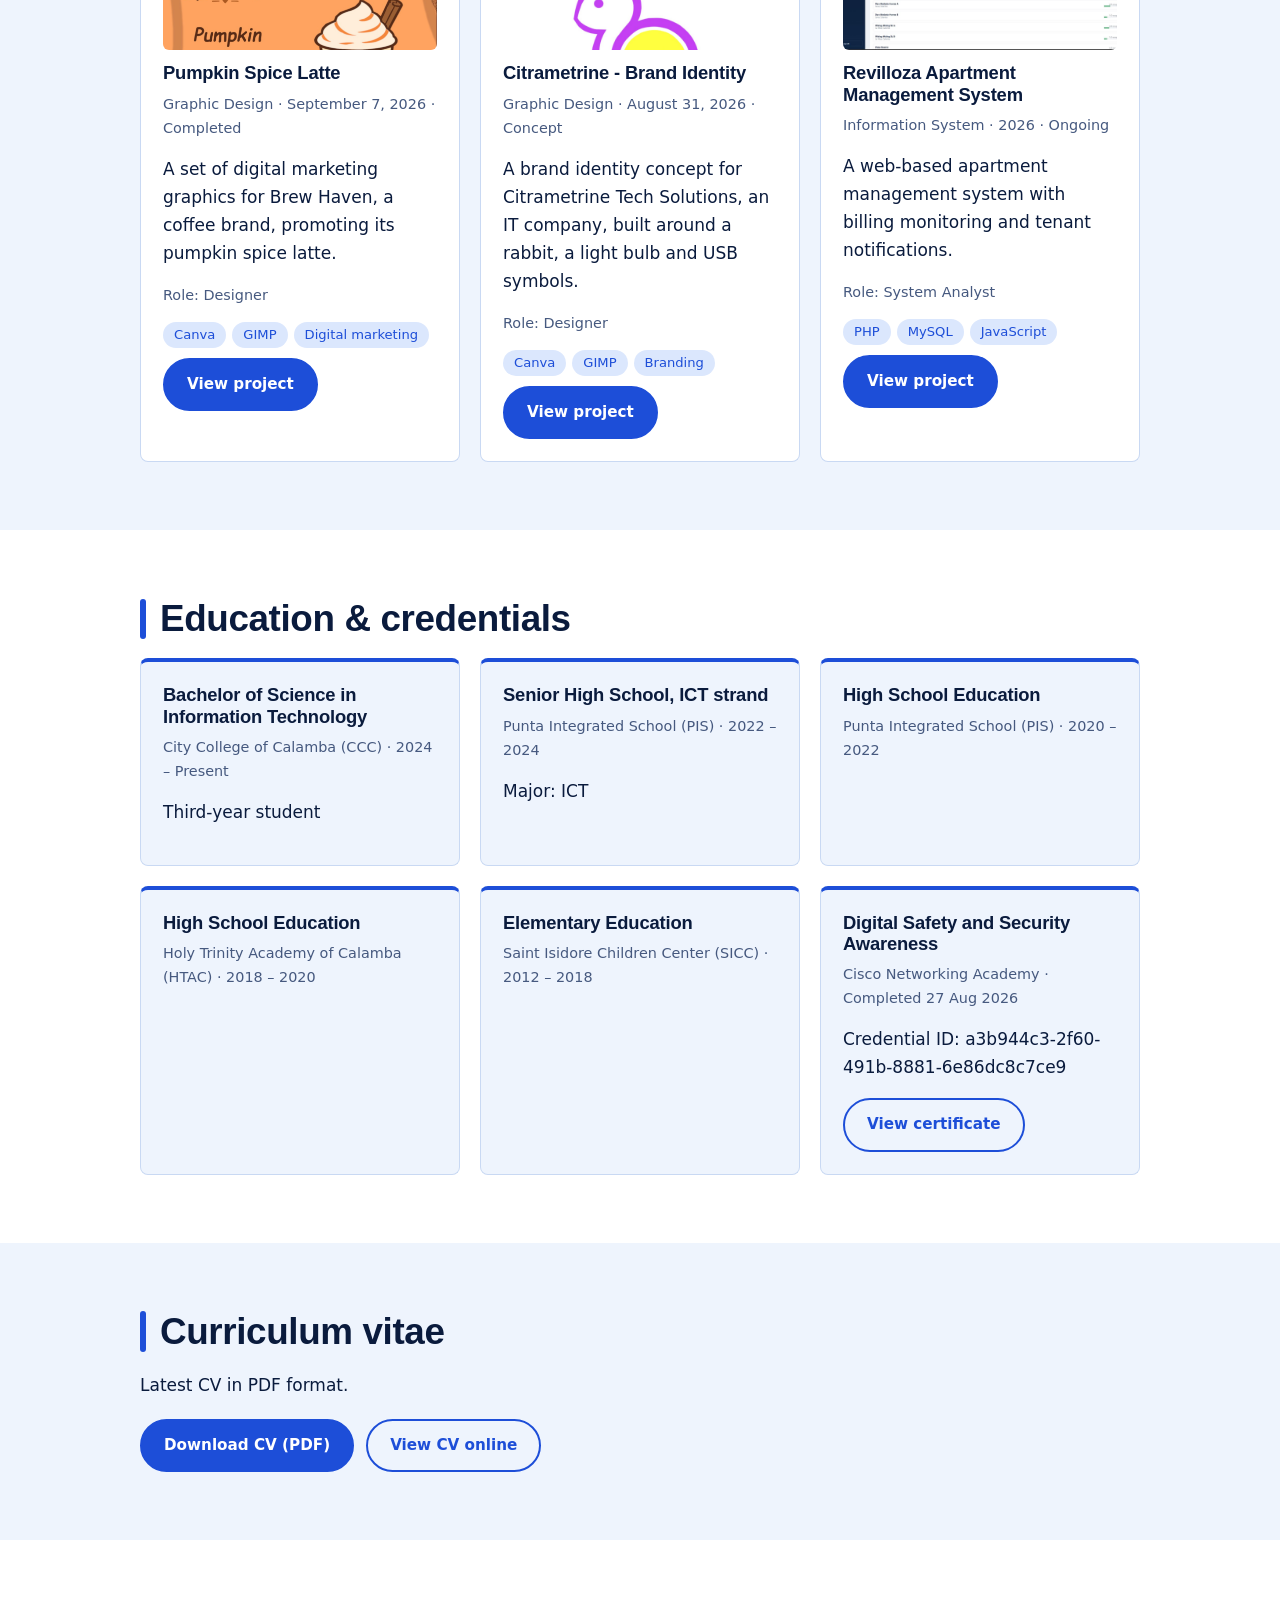
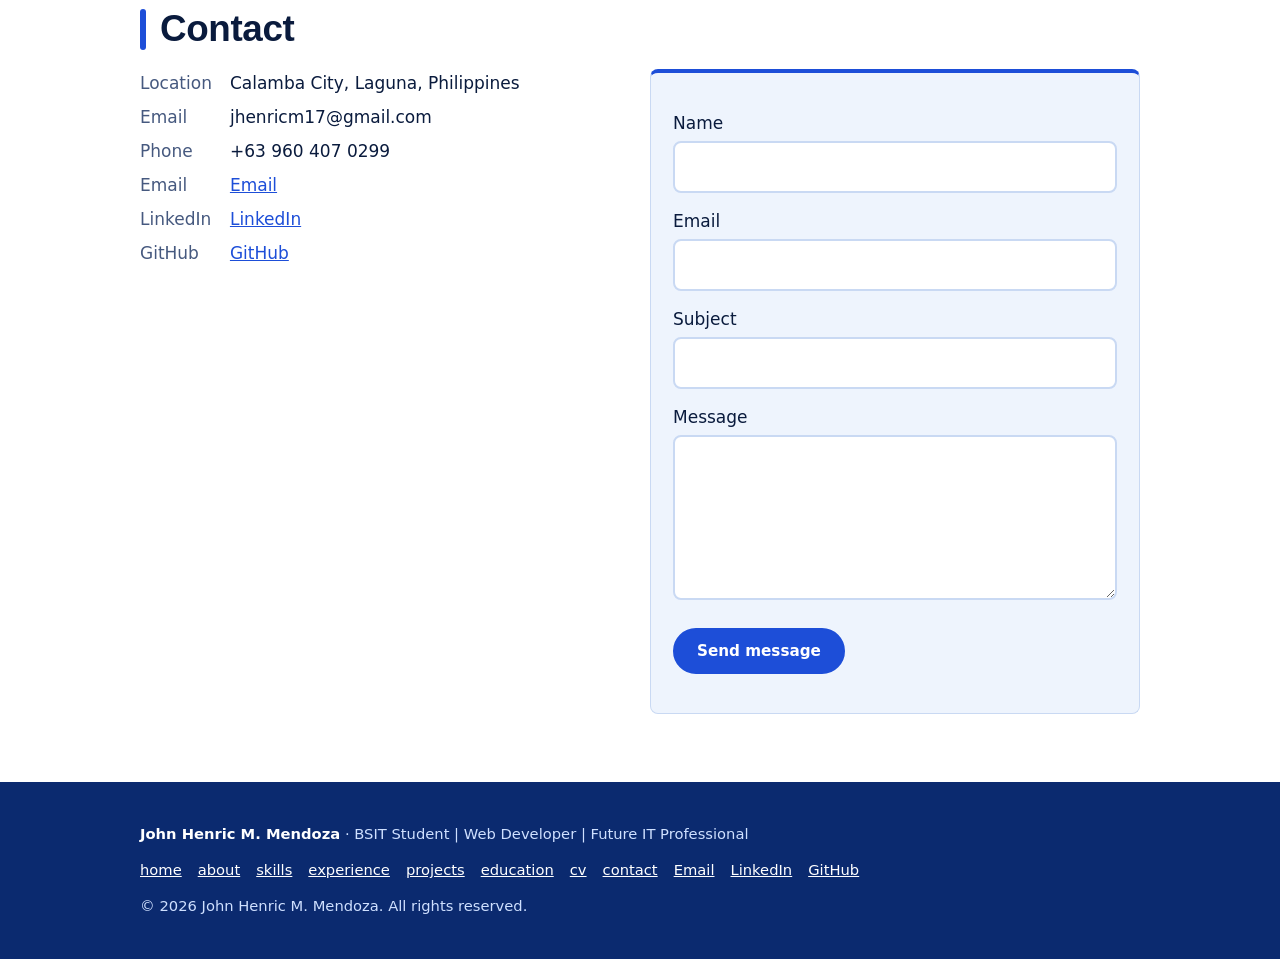
==== commit ae4df13a: "Add files via upload" ====
--- a/index.html
+++ b/index.html
@@ -34,7 +34,7 @@
 <button class="icon-btn" id="menuBtn" aria-label="Open menu" aria-expanded="false">☰</button>
 </div></div></header>
 <main id="main">
-<noscript><div class="wrap"><h1>John Henric M. Mendoza</h1><p>BSIT Student | Web Developer | Future IT Professional, Calamba City, Laguna, Philippines.</p><p>Third-year Bachelor of Science in Information Technology student at City College of Calamba, passionate about web development and technology.</p><h2>Skills</h2><p>HTML, CSS, JavaScript, PHP, MySQL, Git and GitHub, Windows Server basics, computer networking, problem solving, technical documentation, project management, communication and teamwork.</p><h2>Projects</h2><p>My Website Portfolio (web development), a Website Portfolio wireframe and prototype, Oak and Beans typography brand poster, Pumpkin Spice Latte digital marketing graphics, and Citrametrine brand identity.</p><h2>Credentials</h2><p>Digital Safety and Security Awareness, Cisco Networking Academy, 2026.</p><p>Contact: jhenricm17@gmail.com. <a href="https://github.com/Hein1844967">GitHub</a> · <a href="https://www.linkedin.com/in/john-henric-mendoza-133531448/">LinkedIn</a> · <a href="assets/cv/John_Henric_M_Mendoza_CV.pdf">CV (PDF)</a></p></div></noscript>
+<noscript><div class="wrap"><h1>John Henric M. Mendoza</h1><p>BSIT Student | Web Developer | Future IT Professional, Calamba City, Laguna, Philippines.</p><p>Third-year Bachelor of Science in Information Technology student at City College of Calamba, passionate about web development and technology.</p><h2>Skills</h2><p>HTML, CSS, JavaScript, PHP, MySQL, Git and GitHub, Windows Server basics, computer networking, problem solving, technical documentation, project management, communication and teamwork.</p><h2>Projects</h2><p>My Website Portfolio (web development), a Website Portfolio wireframe and prototype, Oak and Beans typography brand poster, Pumpkin Spice Latte digital marketing graphics, Citrametrine brand identity, and the Revilloza Apartment Management System (PHP, MySQL, JavaScript, System Analyst).</p><h2>Credentials</h2><p>Digital Safety and Security Awareness, Cisco Networking Academy, 2026.</p><p>Contact: jhenricm17@gmail.com. <a href="https://github.com/Hein1844967">GitHub</a> · <a href="https://www.linkedin.com/in/john-henric-mendoza-133531448/">LinkedIn</a> · <a href="assets/cv/John_Henric_M_Mendoza_CV.pdf">CV (PDF)</a></p></div></noscript>
 <div id="listView">
 <section id="home"><div class="wrap hero">
 <div><p class="title" id="hTitle"></p><h1 id="hName"></h1><p id="hTag"></p><p id="hIntro"></p>
--- a/css/style.css
+++ b/css/style.css
@@ -82,3 +82,26 @@
 .ico{width:34px;height:34px;border-radius:8px;background:var(--tag);color:var(--accent);display:grid;place-items:center;flex:none}
 .ico svg{width:20px;height:20px;fill:none;stroke:currentColor;stroke-width:2;stroke-linecap:round;stroke-linejoin:round}
 .skill{align-items:center;gap:10px}
+
+.skills{list-style:none;margin:0;padding:0;display:grid;gap:18px}
+.skill{display:grid;grid-template-columns:40px 1fr;gap:14px;align-items:center;margin:0;justify-content:normal}
+.ico{width:40px;height:40px}.ico svg{width:22px;height:22px}
+.sbody{min-width:0}.shead{display:flex;justify-content:space-between;align-items:baseline;gap:10px;margin-bottom:7px}
+.sn{font-weight:500;min-width:0}.shead .meta{white-space:nowrap}
+.gallery{display:grid;gap:22px;margin:0 0 12px}
+.gallery.multi{grid-template-columns:repeat(auto-fit,minmax(min(300px,100%),1fr))}
+.gallery.single{grid-template-columns:minmax(0,760px)}
+.shot{margin:0;background:var(--surface);border:1px solid var(--line);border-radius:10px;padding:12px;min-width:0}
+.frame{display:grid;place-items:center;border-radius:6px;overflow:hidden;background:var(--tag)}
+.gallery.multi .frame{aspect-ratio:4/3}
+.frame img{display:block;width:100%;height:100%;object-fit:contain}
+.gallery.single .frame img{height:auto}
+.frame.fit{background:#fff}
+.shot figcaption{margin-top:12px;font-weight:600;font-size:.95rem;display:flex;gap:10px;align-items:center}
+.num{display:inline-grid;place-items:center;flex:none;width:24px;height:24px;border-radius:50%;background:var(--accent);color:var(--accent-ink);font-size:.8rem}
+.gallery.multi .frame{position:relative}
+.gallery.multi .frame img{position:absolute;inset:0;width:100%;height:100%;object-fit:contain}
+.gallery.multi .frame:not(.fit) img{padding:0}
+h1+.meta{margin-bottom:18px}
+#skillGrid{grid-template-columns:repeat(auto-fit,minmax(min(340px,100%),1fr))}
+#skillGrid .card h3{margin-bottom:18px}
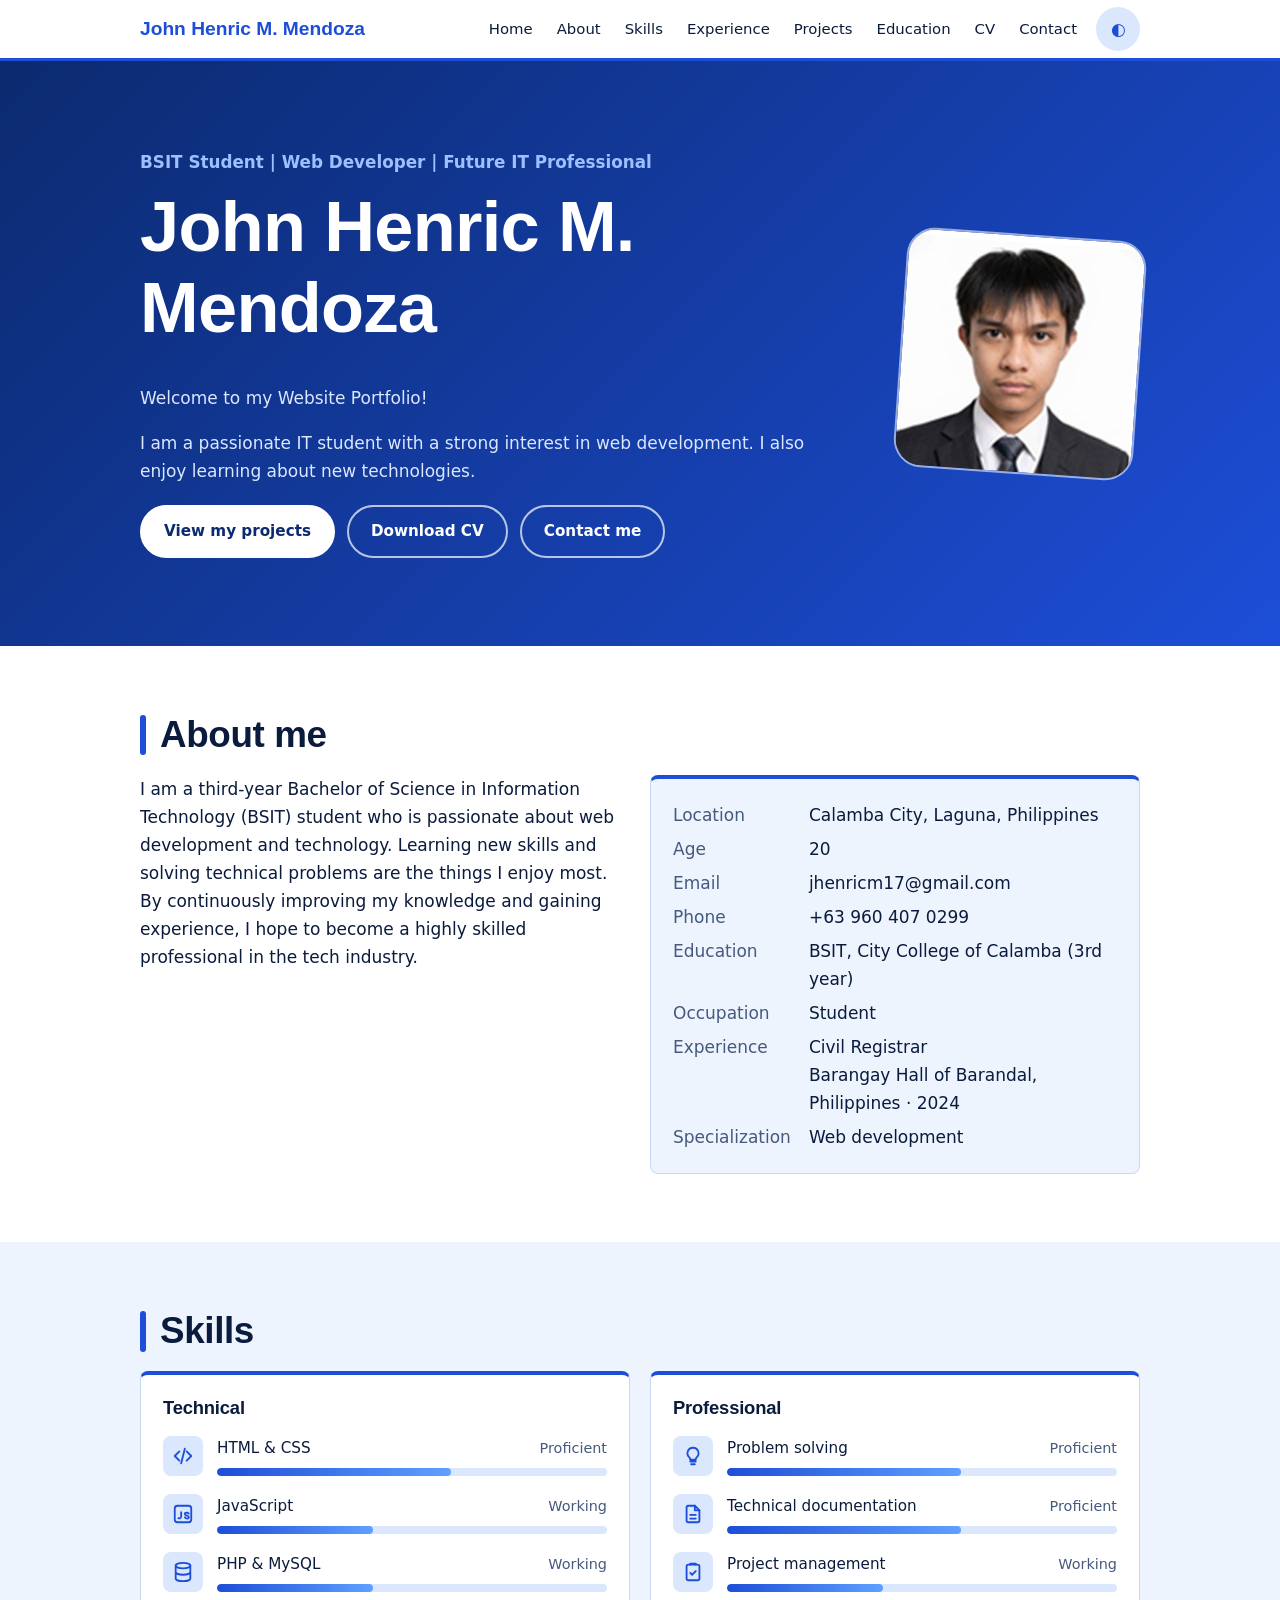
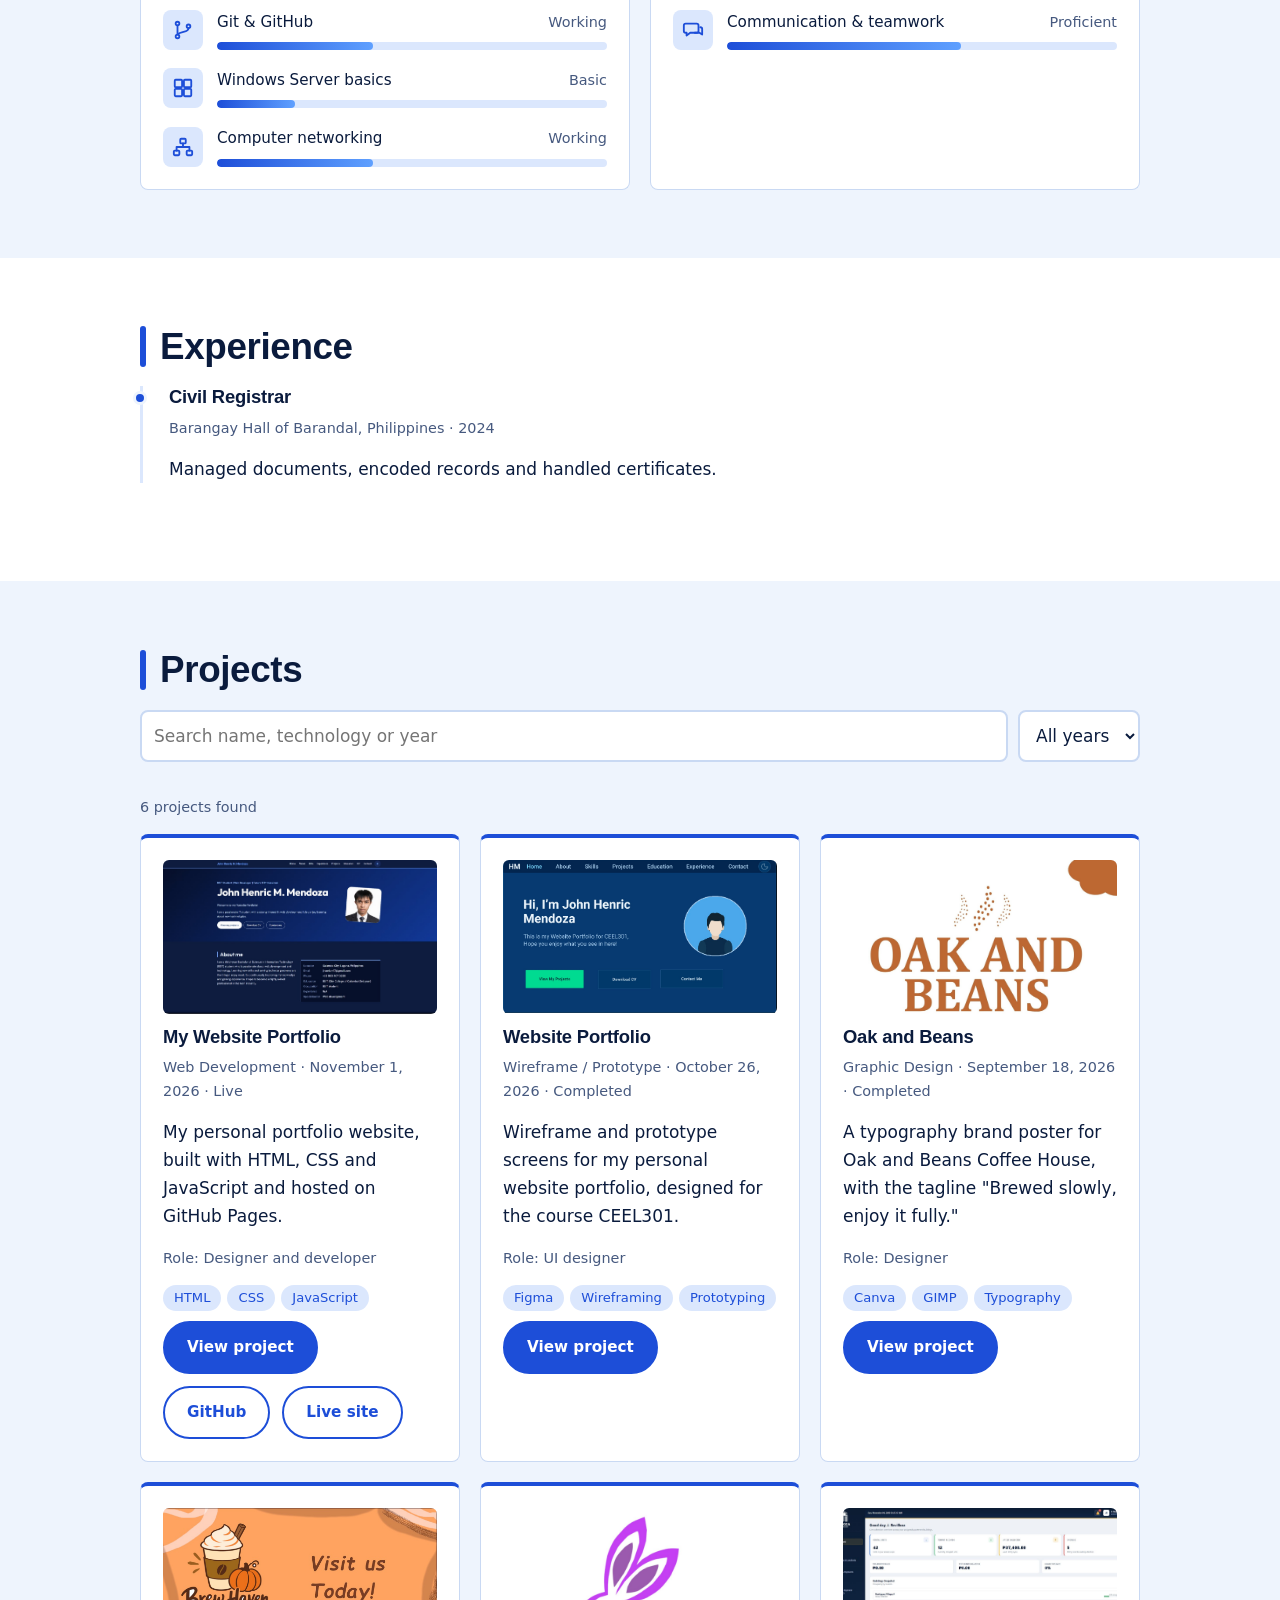
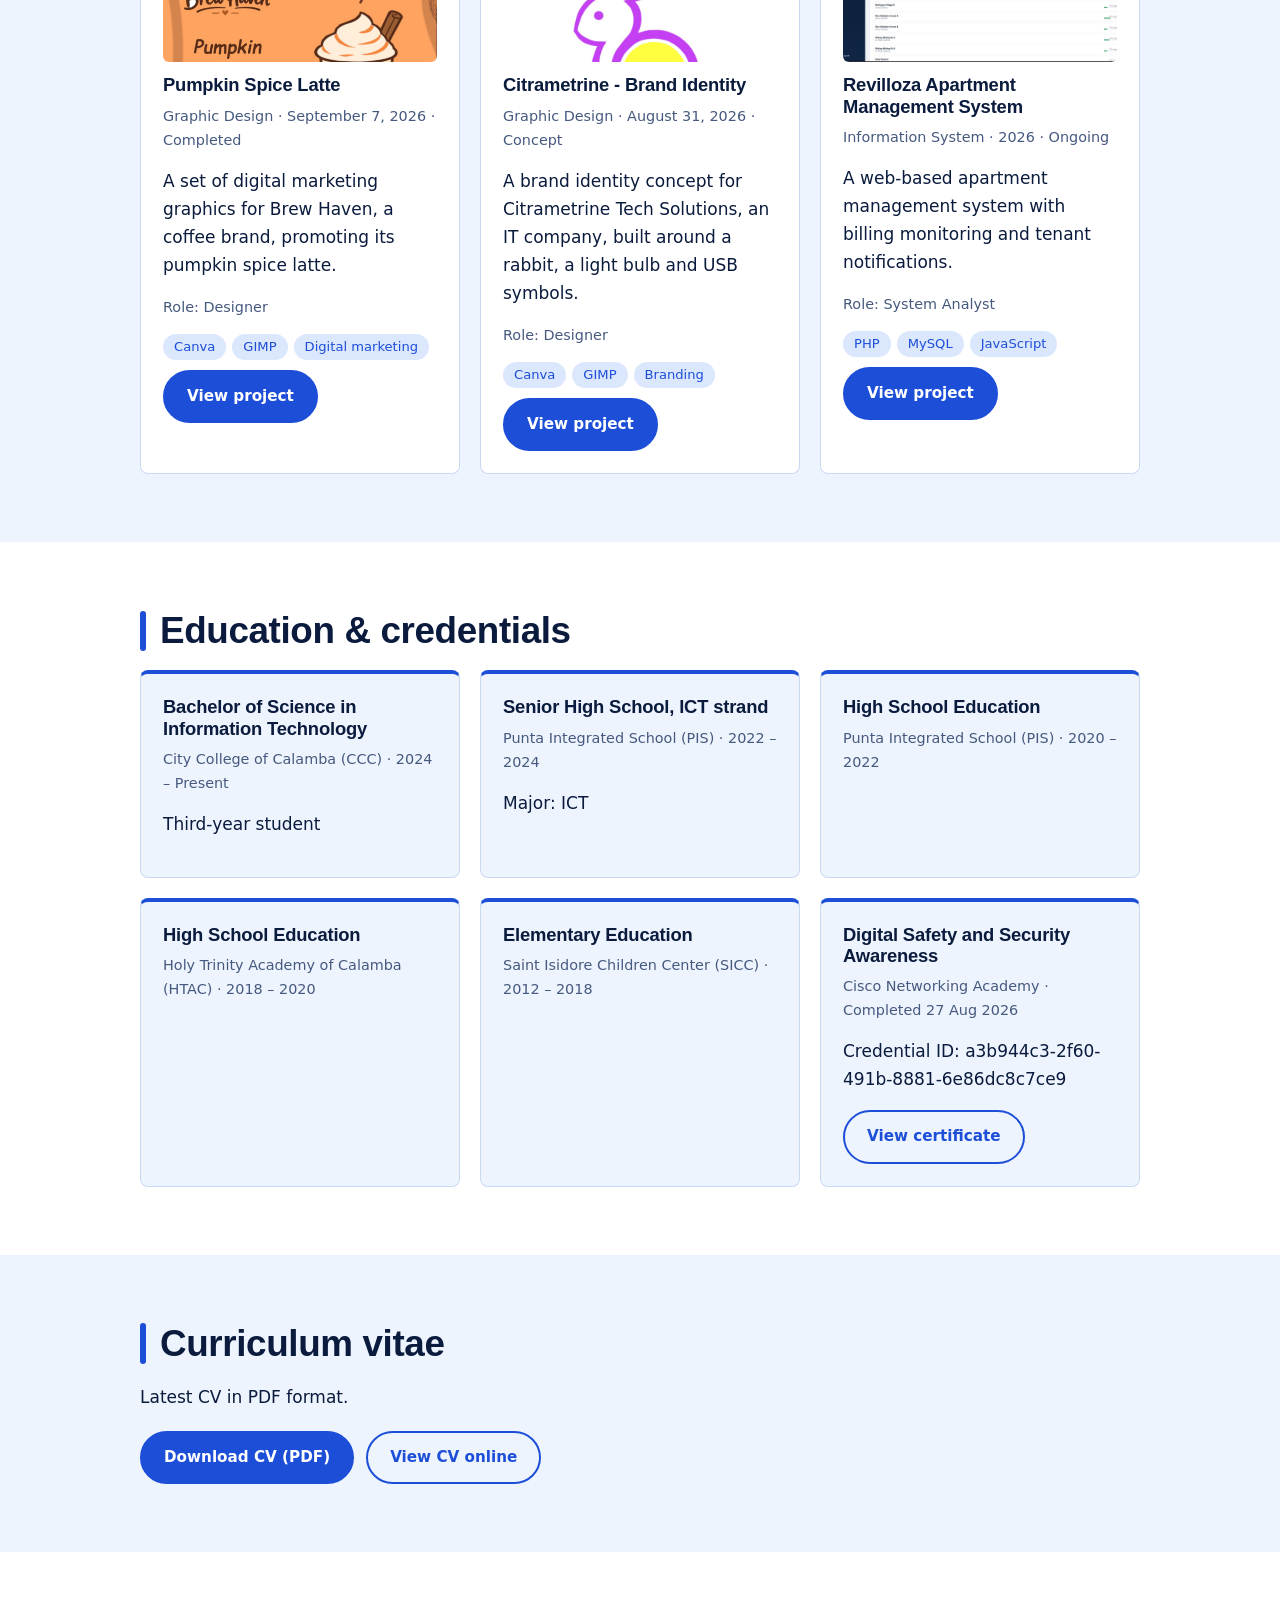
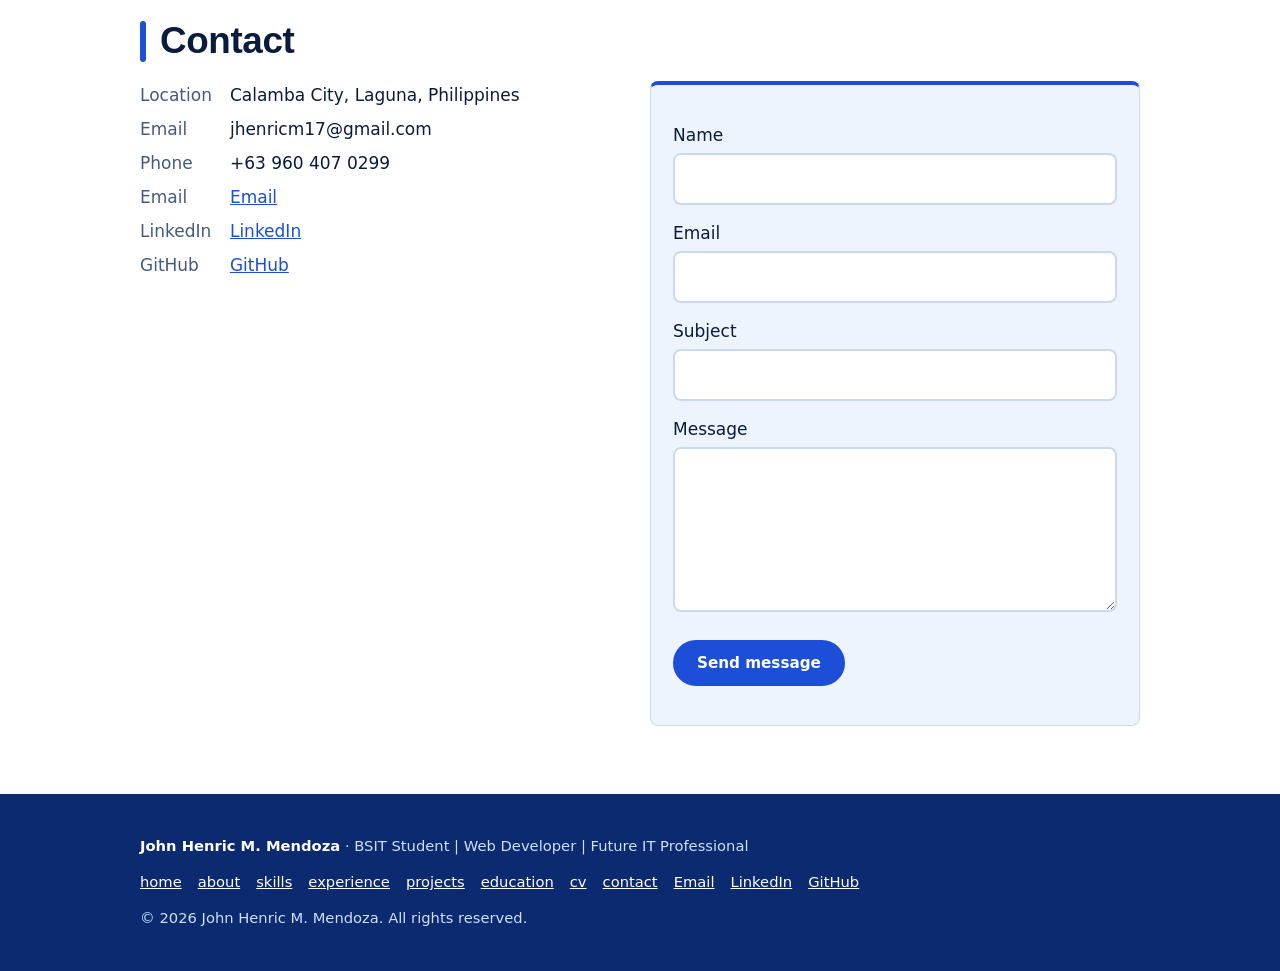
==== commit d9c7a86f: "Add files via upload" ====
--- a/index.html
+++ b/index.html
@@ -46,7 +46,8 @@
 <section id="projects"><div class="wrap"><h2>Projects</h2>
 <div class="filters" role="search">
 <input type="search" id="q" aria-label="Search projects by name, technology or year" placeholder="Search name, technology or year">
-<select id="cat" aria-label="Category"></select><select id="yr" aria-label="Year"></select></div>
+<select id="cat" aria-label="Category" hidden></select><select id="yr" aria-label="Year"></select></div>
+<div class="chips" id="chips" role="group" aria-label="Filter by category"></div>
 <p class="meta" id="count" aria-live="polite"></p><div class="grid" id="projGrid"></div></div></section>
 <section id="education"><div class="wrap"><h2>Education &amp; credentials</h2><div class="grid" id="eduGrid"></div></div></section>
 <section id="cv"><div class="wrap"><h2>Curriculum vitae</h2><p id="cvNote"></p><div class="row"><a class="btn cvLink" id="cvDl" download>Download CV (PDF)</a><a class="btn alt cvLink" id="cvView" target="_blank" rel="noopener">View CV online</a></div></div></section>
--- a/css/style.css
+++ b/css/style.css
@@ -105,3 +105,30 @@
 h1+.meta{margin-bottom:18px}
 #skillGrid{grid-template-columns:repeat(auto-fit,minmax(min(340px,100%),1fr))}
 #skillGrid .card h3{margin-bottom:18px}
+
+/* ---- Projects: chips, tappable cards, phone layout ---- */
+#cat{display:none}
+.filters{margin-bottom:14px}.filters #yr{flex:0 0 auto}
+.chips{display:flex;gap:8px;overflow-x:auto;padding:2px 0 12px;margin:0 0 6px;scroll-snap-type:x proximity;-webkit-overflow-scrolling:touch}
+.chip{flex:none;scroll-snap-align:start;border:2px solid var(--line);background:var(--surface);color:var(--ink);border-radius:999px;padding:9px 16px;min-height:44px;font:inherit;font-size:.92rem;font-weight:500;cursor:pointer;white-space:nowrap}
+.chip.on{background:var(--accent);border-color:var(--accent);color:var(--accent-ink)}
+.tlink{display:block}.tt{color:inherit;text-decoration:none}.tt:hover{color:var(--accent)}
+.pcard{display:flex;flex-direction:column}.pcard .row{margin-top:auto!important;padding-top:6px}
+@media (max-width:600px){
+ .filters{gap:8px}.filters input{flex:1 1 100%}.filters #yr{flex:1 1 100%}
+ #projGrid{gap:18px}
+ .pcard{padding:0;overflow:hidden}
+ .pcard>*{margin-left:16px;margin-right:16px}
+ .pcard>.tlink{margin:0}
+ .pcard .thumb{margin:0;border-radius:0;aspect-ratio:16/10}
+ .pcard h3{margin-top:14px;font-size:1.2rem}
+ .pcard .desc{font-size:.95rem;display:-webkit-box;-webkit-line-clamp:3;-webkit-box-orient:vertical;overflow:hidden}
+ .pcard>.row{margin-bottom:16px;gap:10px}
+ .pcard .row .btn:first-child{flex:1 1 100%}
+ .pcard .row .btn.alt{flex:1 1 calc(50% - 5px);padding:11px 8px}
+ .gallery.multi{display:flex;overflow-x:auto;gap:12px;scroll-snap-type:x mandatory;padding-bottom:10px;margin-right:-16px;padding-right:16px;-webkit-overflow-scrolling:touch}
+ .gallery.multi .shot{flex:0 0 84%;scroll-snap-align:start}
+ .gallery.multi::after{content:"";flex:0 0 1px}
+ .gallery.multi+.swipe{display:block}
+}
+.swipe{display:none;color:var(--muted);font-size:.85rem;margin:0 0 12px}
